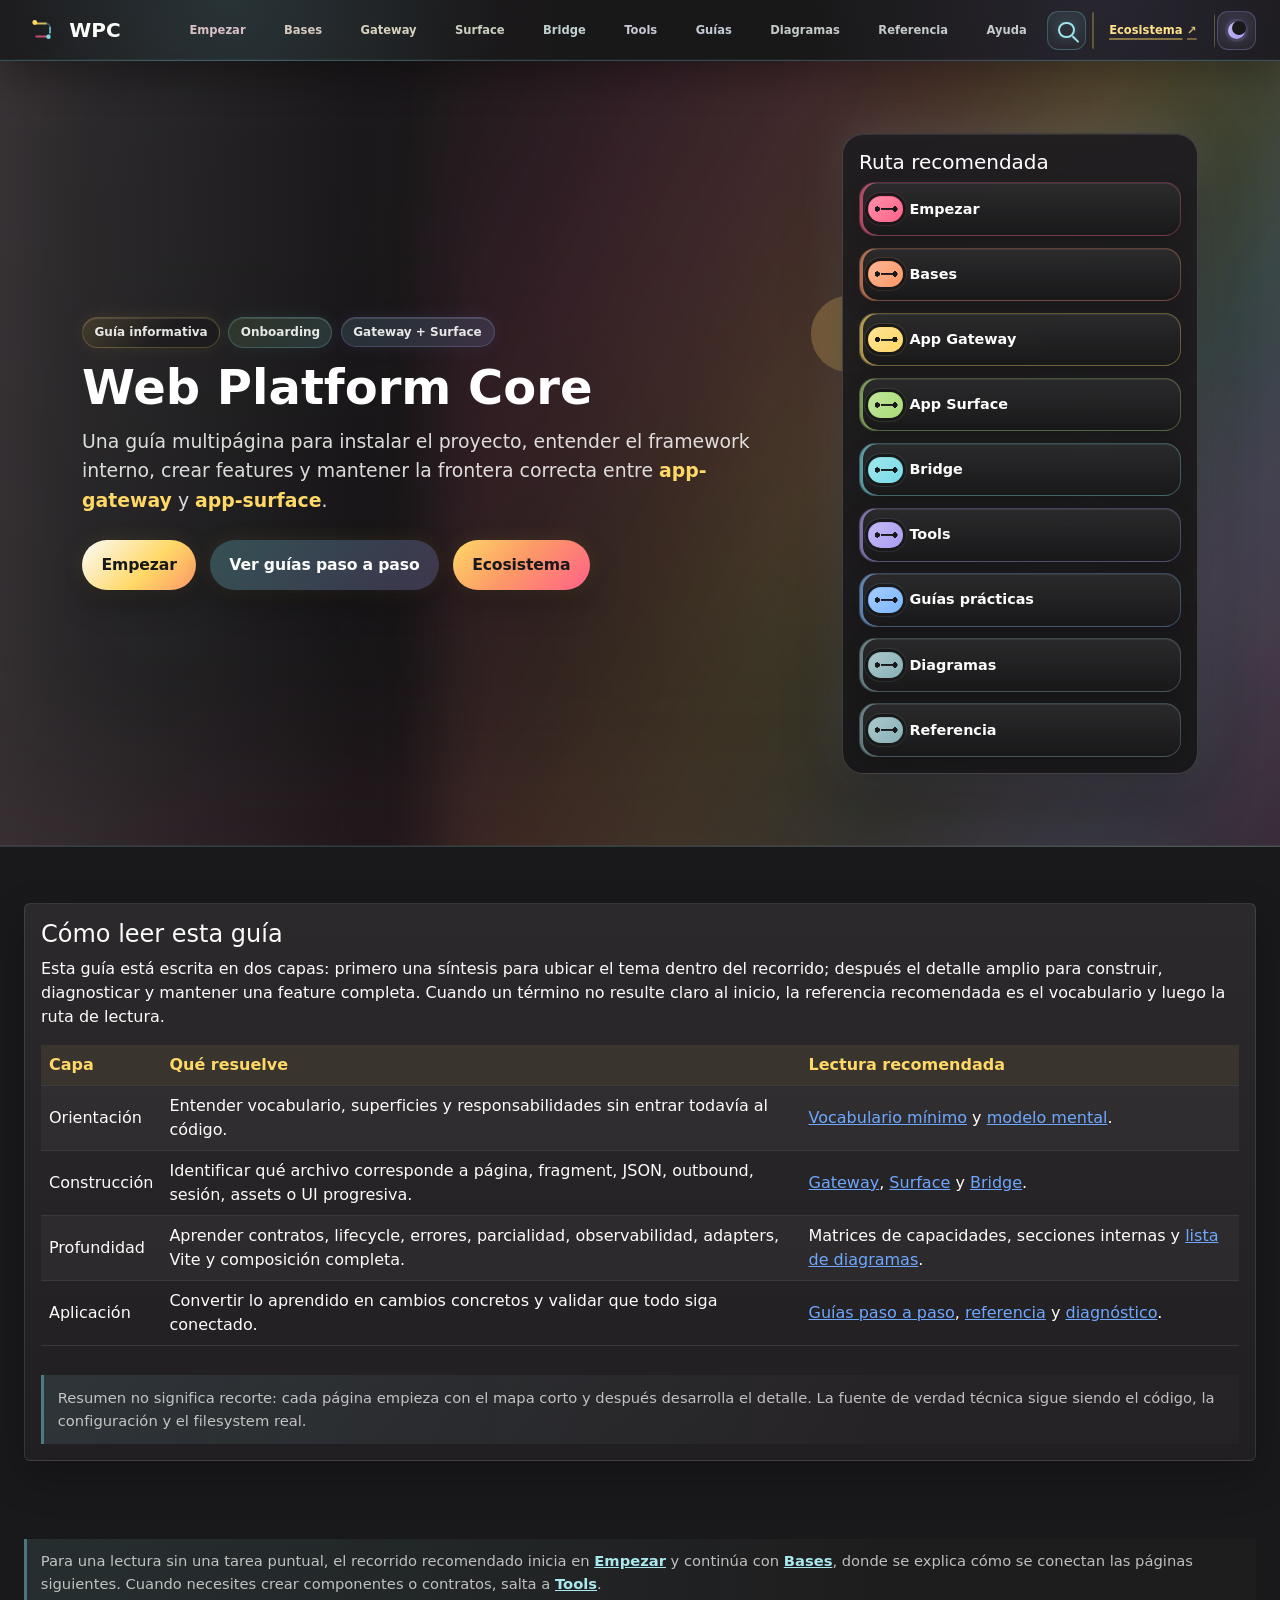
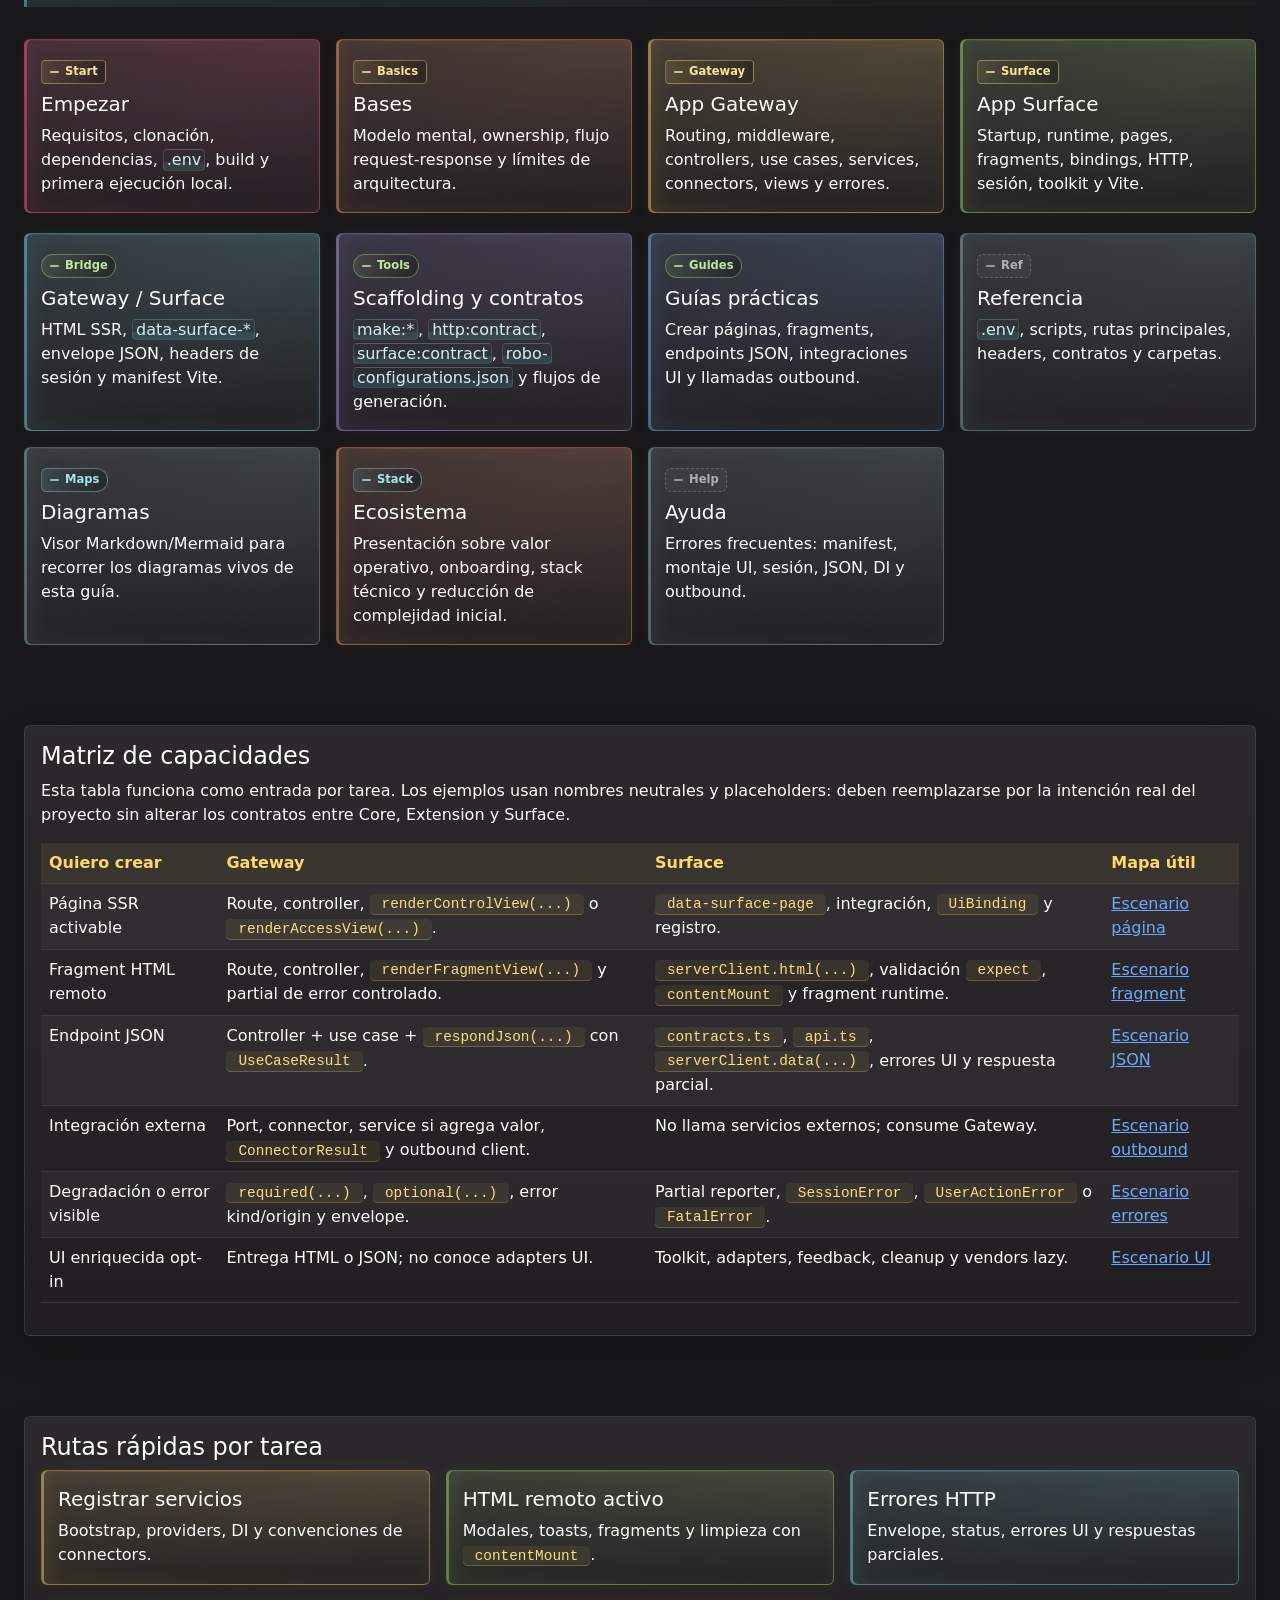
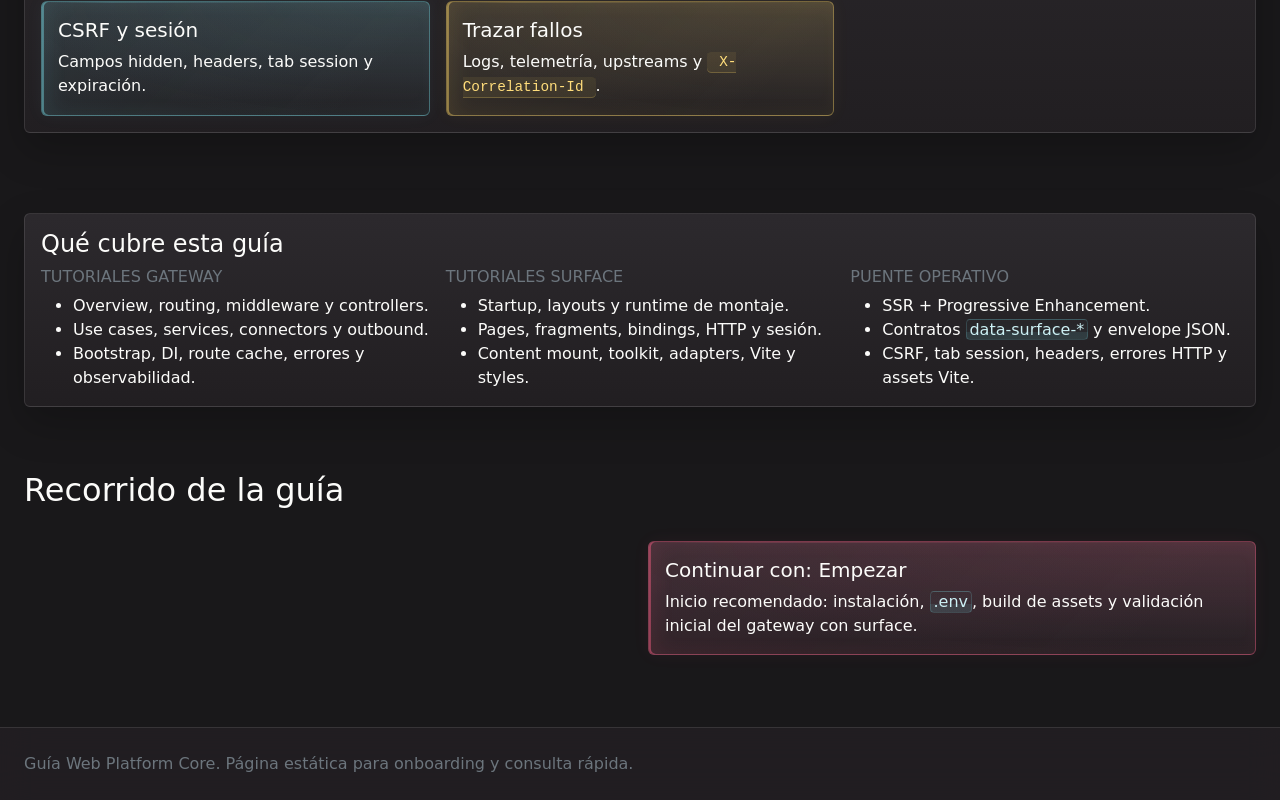
==== guide/index.html @ 5a06deef "pr1m3r c0mm1t" ====
<!doctype html>
<html lang="es" data-bs-theme="dark">
  <head>
    <meta charset="utf-8" />
    <meta name="viewport" content="width=device-width, initial-scale=1" />
    <title>Web Platform Core Guía</title>
    <link
      rel="icon"
      type="image/svg+xml"
      href="assets/img/web-platform-core.svg"
    />
    <meta
      name="description"
      content="Hub de documentación estática para instalar, entender y usar Web Platform Core."
    />
    <script src="assets/js/theme.js"></script>
    <link href="assets/lib/css/bootstrap.min.css" rel="stylesheet" />
    <link href="assets/css/guide.css" rel="stylesheet" />
  </head>

  <body class="guide-page--index">
    <nav class="navbar navbar-expand-xl bg-white border-bottom sticky-top">
      <div class="container-fluid px-3 px-lg-4">
        <a class="navbar-brand fw-bold" href="index.html">
          <img
            class="navbar-brand__logo"
            src="assets/img/web-platform-core.svg"
            alt=""
            aria-hidden="true"
          />
          <span class="navbar-brand__text">WPC</span>
        </a>
        <button
          class="navbar-toggler"
          type="button"
          data-bs-toggle="collapse"
          data-bs-target="#guide-navbar"
          aria-controls="guide-navbar"
          aria-expanded="false"
          aria-label="Abrir navegación"
        >
          <span class="navbar-toggler-icon"></span>
        </button>

        <div id="guide-navbar" class="collapse navbar-collapse">
          <ul class="navbar-nav ms-auto mb-2 mb-lg-0" data-guide-nav>
            <li class="nav-item">
              <a class="nav-link" href="getting-started.html">Empezar</a>
            </li>
            <li class="nav-item">
              <a class="nav-link" href="fundamentals.html">Bases</a>
            </li>
            <li class="nav-item">
              <a class="nav-link" href="app-gateway.html">Gateway</a>
            </li>
            <li class="nav-item">
              <a class="nav-link" href="app-surface.html">Surface</a>
            </li>
            <li class="nav-item">
              <a class="nav-link" href="bridge.html">Bridge</a>
            </li>
            <li class="nav-item">
              <a class="nav-link" href="tools.html">Tools</a>
            </li>
            <li class="nav-item">
              <a class="nav-link" href="recipes.html">Guías</a>
            </li>
            <li class="nav-item">
              <a class="nav-link" href="diagrams.html">Diagramas</a>
            </li>
            <li class="nav-item">
              <a class="nav-link" href="reference.html">Referencia</a>
            </li>
            <li class="nav-item">
              <a class="nav-link" href="troubleshooting.html">Ayuda</a>
            </li>
            <li class="nav-item">
              <a
                class="nav-link guide-nav-link--ecosystem"
                target="_blank"
                rel="noopener"
                href="bondades.html"
                >Ecosistema</a
              >
            </li>
          </ul>
        </div>
      </div>
    </nav>

    <header class="guide-hero text-white py-5">
      <div class="container py-4">
        <div class="row align-items-center g-4">
          <div class="col-lg-8">
            <div class="d-flex flex-wrap gap-2 mb-3">
              <span class="badge text-bg-light">Guía informativa</span>
              <span class="badge text-bg-light">Onboarding</span>
              <span class="badge text-bg-light">Gateway + Surface</span>
            </div>
            <h1 class="display-5 fw-bold mb-3">Web Platform Core</h1>
            <p class="lead mb-4">
              Una guía multipágina para instalar el proyecto, entender el
              framework interno, crear features y mantener la frontera correcta
              entre `app-gateway` y `app-surface`.
            </p>
            <div
              class="d-flex flex-wrap align-items-center gap-3 guide-hero-actions"
            >
              <a
                class="btn btn-lg guide-action-btn guide-action-btn--start"
                href="getting-started.html"
              >
                Empezar
              </a>

              <a
                class="btn btn-lg guide-action-btn guide-action-btn--guides"
                href="recipes.html"
              >
                Ver guías paso a paso
              </a>

              <a
                class="btn btn-lg guide-action-btn guide-action-btn--impact"
                target="_blank"
                rel="noopener"
                href="bondades.html"
              >
                Ecosistema
              </a>
            </div>
          </div>
          <div class="col-lg-4">
            <div class="card bg-dark border-light-subtle text-white shadow">
              <div class="card-body">
                <h2 class="h5">Ruta recomendada</h2>
                <ol class="flow-rail flow-rail--spectrum">
                  <li>
                    <a href="getting-started.html" rel="noopener">Empezar</a>
                  </li>
                  <li>
                    <a href="fundamentals.html" rel="noopener">Bases</a>
                  </li>
                  <li>
                    <a href="app-gateway.html" rel="noopener">App Gateway</a>
                  </li>
                  <li>
                    <a href="app-surface.html" rel="noopener">App Surface</a>
                  </li>
                  <li>
                    <a href="bridge.html" rel="noopener">Bridge</a>
                  </li>
                  <li>
                    <a href="tools.html" rel="noopener">Tools</a>
                  </li>
                  <li>
                    <a href="recipes.html" rel="noopener">Guías prácticas</a>
                  </li>
                  <li>
                    <a href="diagrams.html" rel="noopener">Diagramas</a>
                  </li>
                  <li>
                    <a href="reference.html" rel="noopener">Referencia</a>
                  </li>
                </ol>
              </div>
            </div>
          </div>
        </div>
      </div>
    </header>

    <main class="container-fluid px-3 px-lg-4 py-4">
      <section class="guide-section">
        <div class="card border-0 shadow-sm">
          <div class="card-body">
            <h2 class="h4">Cómo leer esta guía</h2>
            <p>
              Esta guía está escrita en dos capas: primero una síntesis para
              ubicar el tema dentro del recorrido; después el detalle amplio
              para construir, diagnosticar y mantener una feature completa.
              Cuando un término no resulte claro al inicio, la referencia
              recomendada es el vocabulario y luego la ruta de lectura.
            </p>
            <div class="table-responsive">
              <table class="table table-striped table-guide align-middle">
                <thead>
                  <tr>
                    <th>Capa</th>
                    <th>Qué resuelve</th>
                    <th>Lectura recomendada</th>
                  </tr>
                </thead>
                <tbody>
                  <tr>
                    <td>Orientación</td>
                    <td>
                      Entender vocabulario, superficies y responsabilidades sin
                      entrar todavía al código.
                    </td>
                    <td>
                      <a href="fundamentals.html#vocabulary"
                        >Vocabulario mínimo</a
                      >
                      y
                      <a href="fundamentals.html#mental-model">modelo mental</a
                      >.
                    </td>
                  </tr>
                  <tr>
                    <td>Construcción</td>
                    <td>
                      Identificar qué archivo corresponde a página, fragment,
                      JSON, outbound, sesión, assets o UI progresiva.
                    </td>
                    <td>
                      <a href="app-gateway.html#gateway-first-read">Gateway</a>,
                      <a href="app-surface.html#surface-first-read">Surface</a>
                      y <a href="bridge.html#bridge-first-read">Bridge</a>.
                    </td>
                  </tr>
                  <tr>
                    <td>Profundidad</td>
                    <td>
                      Aprender contratos, lifecycle, errores, parcialidad,
                      observabilidad, adapters, Vite y composición completa.
                    </td>
                    <td>
                      Matrices de capacidades, secciones internas y
                      <a href="diagrams.html#diagram-list">lista de diagramas</a
                      >.
                    </td>
                  </tr>
                  <tr>
                    <td>Aplicación</td>
                    <td>
                      Convertir lo aprendido en cambios concretos y validar que
                      todo siga conectado.
                    </td>
                    <td>
                      <a href="recipes.html#how-to-use">Guías paso a paso</a>,
                      <a href="reference.html#how-to-use">referencia</a> y
                      <a href="troubleshooting.html#diagnostic-method"
                        >diagnóstico</a
                      >.
                    </td>
                  </tr>
                </tbody>
              </table>
            </div>
            <p class="guide-crosslink">
              <em>
                Resumen no significa recorte: cada página empieza con el mapa
                corto y después desarrolla el detalle. La fuente de verdad
                técnica sigue siendo el código, la configuración y el filesystem
                real.
              </em>
            </p>
          </div>
        </div>
      </section>

      <section class="guide-section">
        <p class="guide-crosslink">
          <em>
            Para una lectura sin una tarea puntual, el recorrido recomendado
            inicia en <a href="getting-started.html">Empezar</a> y continúa con
            <a href="fundamentals.html">Bases</a>, donde se explica cómo se
            conectan las páginas siguientes. Cuando necesites crear componentes
            o contratos, salta a <a href="tools.html">Tools</a>.
          </em>
        </p>
        <div class="row g-3">
          <div class="col-md-6 col-xl-3">
            <a class="guide-card-link" href="getting-started.html">
              <div class="card h-100 concept-card">
                <div class="card-body">
                  <span class="badge text-bg-primary mb-2">Start</span>
                  <h2 class="h5">Empezar</h2>
                  <p class="mb-0">
                    Requisitos, clonación, dependencias, `.env`, build y primera
                    ejecución local.
                  </p>
                </div>
              </div>
            </a>
          </div>
          <div class="col-md-6 col-xl-3">
            <a class="guide-card-link" href="fundamentals.html">
              <div class="card h-100 concept-card">
                <div class="card-body">
                  <span class="badge text-bg-primary mb-2">Basics</span>
                  <h2 class="h5">Bases</h2>
                  <p class="mb-0">
                    Modelo mental, ownership, flujo request-response y límites
                    de arquitectura.
                  </p>
                </div>
              </div>
            </a>
          </div>
          <div class="col-md-6 col-xl-3">
            <a class="guide-card-link" href="app-gateway.html">
              <div class="card h-100 concept-card">
                <div class="card-body">
                  <span class="badge text-bg-primary mb-2">Gateway</span>
                  <h2 class="h5">App Gateway</h2>
                  <p class="mb-0">
                    Routing, middleware, controllers, use cases, services,
                    connectors, views y errores.
                  </p>
                </div>
              </div>
            </a>
          </div>
          <div class="col-md-6 col-xl-3">
            <a class="guide-card-link" href="app-surface.html">
              <div class="card h-100 concept-card">
                <div class="card-body">
                  <span class="badge text-bg-primary mb-2">Surface</span>
                  <h2 class="h5">App Surface</h2>
                  <p class="mb-0">
                    Startup, runtime, pages, fragments, bindings, HTTP, sesión,
                    toolkit y Vite.
                  </p>
                </div>
              </div>
            </a>
          </div>
        </div>

        <div class="row g-3 mt-1">
          <div class="col-md-6 col-xl-3">
            <a class="guide-card-link" href="bridge.html">
              <div class="card h-100 concept-card">
                <div class="card-body">
                  <span class="badge text-bg-success mb-2">Bridge</span>
                  <h2 class="h5">Gateway / Surface</h2>
                  <p class="mb-0">
                    HTML SSR, `data-surface-*`, envelope JSON, headers de sesión
                    y manifest Vite.
                  </p>
                </div>
              </div>
            </a>
          </div>
          <div class="col-md-6 col-xl-3">
            <a class="guide-card-link" href="tools.html">
              <div class="card h-100 concept-card">
                <div class="card-body">
                  <span class="badge text-bg-success mb-2">Tools</span>
                  <h2 class="h5">Scaffolding y contratos</h2>
                  <p class="mb-0">
                    `make:*`, `http:contract`, `surface:contract`,
                    `robo-configurations.json` y flujos de generación.
                  </p>
                </div>
              </div>
            </a>
          </div>
          <div class="col-md-6 col-xl-3">
            <a class="guide-card-link" href="recipes.html">
              <div class="card h-100 concept-card">
                <div class="card-body">
                  <span class="badge text-bg-success mb-2">Guides</span>
                  <h2 class="h5">Guías prácticas</h2>
                  <p class="mb-0">
                    Crear páginas, fragments, endpoints JSON, integraciones UI y
                    llamadas outbound.
                  </p>
                </div>
              </div>
            </a>
          </div>
          <div class="col-md-6 col-xl-3">
            <a class="guide-card-link" href="reference.html">
              <div class="card h-100 concept-card">
                <div class="card-body">
                  <span class="badge text-bg-secondary mb-2">Ref</span>
                  <h2 class="h5">Referencia</h2>
                  <p class="mb-0">
                    `.env`, scripts, rutas principales, headers, contratos y
                    carpetas.
                  </p>
                </div>
              </div>
            </a>
          </div>
          <div class="col-md-6 col-xl-3">
            <a class="guide-card-link" href="diagrams.html">
              <div class="card h-100 concept-card">
                <div class="card-body">
                  <span class="badge text-bg-info mb-2">Maps</span>
                  <h2 class="h5">Diagramas</h2>
                  <p class="mb-0">
                    Visor Markdown/Mermaid para recorrer los diagramas vivos de
                    esta guía.
                  </p>
                </div>
              </div>
            </a>
          </div>
          <div class="col-md-6 col-xl-3">
            <a class="guide-card-link" href="bondades.html">
              <div class="card h-100 concept-card">
                <div class="card-body">
                  <span class="badge text-bg-info mb-2">Stack</span>
                  <h2 class="h5">Ecosistema</h2>
                  <p class="mb-0">
                    Presentación sobre valor operativo, onboarding, stack
                    técnico y reducción de complejidad inicial.
                  </p>
                </div>
              </div>
            </a>
          </div>
          <div class="col-md-6 col-xl-3">
            <a class="guide-card-link" href="troubleshooting.html">
              <div class="card h-100 concept-card">
                <div class="card-body">
                  <span class="badge text-bg-secondary mb-2">Help</span>
                  <h2 class="h5">Ayuda</h2>
                  <p class="mb-0">
                    Errores frecuentes: manifest, montaje UI, sesión, JSON, DI y
                    outbound.
                  </p>
                </div>
              </div>
            </a>
          </div>
        </div>
      </section>

      <section class="guide-section">
        <div class="card border-0 shadow-sm">
          <div class="card-body">
            <h2 class="h4">Matriz de capacidades</h2>
            <p>
              Esta tabla funciona como entrada por tarea. Los ejemplos usan
              nombres neutrales y placeholders: deben reemplazarse por la
              intención real del proyecto sin alterar los contratos entre Core,
              Extension y Surface.
            </p>
            <div class="table-responsive">
              <table class="table table-striped table-guide">
                <thead>
                  <tr>
                    <th>Quiero crear</th>
                    <th>Gateway</th>
                    <th>Surface</th>
                    <th>Mapa útil</th>
                  </tr>
                </thead>
                <tbody>
                  <tr>
                    <td>Página SSR activable</td>
                    <td>
                      Route, controller, <code>renderControlView(...)</code> o
                      <code>renderAccessView(...)</code>.
                    </td>
                    <td>
                      <code>data-surface-page</code>, integración,
                      <code>UiBinding</code> y registro.
                    </td>
                    <td>
                      <a
                        href="diagrams.html#diagram-bridge-ssr-progressive-enhancement"
                        >Escenario página</a
                      >
                    </td>
                  </tr>
                  <tr>
                    <td>Fragment HTML remoto</td>
                    <td>
                      Route, controller, <code>renderFragmentView(...)</code> y
                      partial de error controlado.
                    </td>
                    <td>
                      <code>serverClient.html(...)</code>, validación
                      <code>expect</code>, <code>contentMount</code>
                      y fragment runtime.
                    </td>
                    <td>
                      <a
                        href="diagrams.html#diagram-bridge-fragments-dynamic-content"
                        >Escenario fragment</a
                      >
                    </td>
                  </tr>
                  <tr>
                    <td>Endpoint JSON</td>
                    <td>
                      Controller + use case + <code>respondJson(...)</code> con
                      <code>UseCaseResult</code>.
                    </td>
                    <td>
                      <code>contracts.ts</code>, <code>api.ts</code>,
                      <code>serverClient.data(...)</code>, errores UI y
                      respuesta parcial.
                    </td>
                    <td>
                      <a
                        href="diagrams.html#diagram-bridge-json-session-assets-contracts"
                        >Escenario JSON</a
                      >
                    </td>
                  </tr>
                  <tr>
                    <td>Integración externa</td>
                    <td>
                      Port, connector, service si agrega valor,
                      <code>ConnectorResult</code> y outbound client.
                    </td>
                    <td>No llama servicios externos; consume Gateway.</td>
                    <td>
                      <a
                        href="diagrams.html#diagram-gateway-outbound-services-connectors"
                        >Escenario outbound</a
                      >
                    </td>
                  </tr>
                  <tr>
                    <td>Degradación o error visible</td>
                    <td>
                      <code>required(...)</code>, <code>optional(...)</code>,
                      error kind/origin y envelope.
                    </td>
                    <td>
                      Partial reporter, <code>SessionError</code>,
                      <code>UserActionError</code> o <code>FatalError</code>.
                    </td>
                    <td>
                      <a
                        href="diagrams.html#diagram-gateway-usecases-results-errors"
                        >Escenario errores</a
                      >
                    </td>
                  </tr>
                  <tr>
                    <td>UI enriquecida opt-in</td>
                    <td>Entrega HTML o JSON; no conoce adapters UI.</td>
                    <td>
                      Toolkit, adapters, feedback, cleanup y vendors lazy.
                    </td>
                    <td>
                      <a
                        href="diagrams.html#diagram-surface-workspace-toolkit-adapters"
                        >Escenario UI</a
                      >
                    </td>
                  </tr>
                </tbody>
              </table>
            </div>
          </div>
        </div>
      </section>

      <section class="guide-section">
        <div class="card border-0 shadow-sm">
          <div class="card-body">
            <h2 class="h4">Rutas rápidas por tarea</h2>
            <div class="row g-3">
              <div class="col-md-6 col-xl-4">
                <a class="guide-card-link" href="app-gateway.html#bootstrap-di">
                  <div class="card h-100 concept-card">
                    <div class="card-body">
                      <h3 class="h5">Registrar servicios</h3>
                      <p class="mb-0">
                        Bootstrap, providers, DI y convenciones de connectors.
                      </p>
                    </div>
                  </div>
                </a>
              </div>
              <div class="col-md-6 col-xl-4">
                <a
                  class="guide-card-link"
                  href="app-surface.html#content-mount"
                >
                  <div class="card h-100 concept-card">
                    <div class="card-body">
                      <h3 class="h5">HTML remoto activo</h3>
                      <p class="mb-0">
                        Modales, toasts, fragments y limpieza con
                        <code>contentMount</code>.
                      </p>
                    </div>
                  </div>
                </a>
              </div>
              <div class="col-md-6 col-xl-4">
                <a class="guide-card-link" href="bridge.html#error-contracts">
                  <div class="card h-100 concept-card">
                    <div class="card-body">
                      <h3 class="h5">Errores HTTP</h3>
                      <p class="mb-0">
                        Envelope, status, errores UI y respuestas parciales.
                      </p>
                    </div>
                  </div>
                </a>
              </div>
              <div class="col-md-6 col-xl-4">
                <a class="guide-card-link" href="bridge.html#security">
                  <div class="card h-100 concept-card">
                    <div class="card-body">
                      <h3 class="h5">CSRF y sesión</h3>
                      <p class="mb-0">
                        Campos hidden, headers, tab session y expiración.
                      </p>
                    </div>
                  </div>
                </a>
              </div>
              <div class="col-md-6 col-xl-4">
                <a
                  class="guide-card-link"
                  href="app-gateway.html#observability"
                >
                  <div class="card h-100 concept-card">
                    <div class="card-body">
                      <h3 class="h5">Trazar fallos</h3>
                      <p class="mb-0">
                        Logs, telemetría, upstreams y
                        <code>X-Correlation-Id</code>.
                      </p>
                    </div>
                  </div>
                </a>
              </div>
            </div>
          </div>
        </div>
      </section>

      <section class="guide-section">
        <div class="card border-0 shadow-sm">
          <div class="card-body">
            <h2 class="h4">Qué cubre esta guía</h2>
            <div class="row g-3">
              <div class="col-lg-4">
                <h3 class="h6 text-uppercase text-secondary">
                  Tutoriales gateway
                </h3>
                <ul class="mb-0">
                  <li>Overview, routing, middleware y controllers.</li>
                  <li>Use cases, services, connectors y outbound.</li>
                  <li>Bootstrap, DI, route cache, errores y observabilidad.</li>
                </ul>
              </div>
              <div class="col-lg-4">
                <h3 class="h6 text-uppercase text-secondary">
                  Tutoriales surface
                </h3>
                <ul class="mb-0">
                  <li>Startup, layouts y runtime de montaje.</li>
                  <li>Pages, fragments, bindings, HTTP y sesión.</li>
                  <li>Content mount, toolkit, adapters, Vite y styles.</li>
                </ul>
              </div>
              <div class="col-lg-4">
                <h3 class="h6 text-uppercase text-secondary">
                  Puente operativo
                </h3>
                <ul class="mb-0">
                  <li>SSR + Progressive Enhancement.</li>
                  <li>Contratos `data-surface-*` y envelope JSON.</li>
                  <li>
                    CSRF, tab session, headers, errores HTTP y assets Vite.
                  </li>
                </ul>
              </div>
            </div>
          </div>
        </div>
      </section>

      <section id="next" class="guide-section">
        <h2>Recorrido de la guía</h2>
        <div class="row g-3">
          <div class="col-md-6 ms-md-auto">
            <a class="guide-card-link" href="getting-started.html">
              <div class="card h-100 concept-card">
                <div class="card-body">
                  <h3 class="h5">Continuar con: Empezar</h3>
                  <p class="mb-0">
                    Inicio recomendado: instalación, `.env`, build de assets y
                    validación inicial del gateway con surface.
                  </p>
                </div>
              </div>
            </a>
          </div>
        </div>
      </section>
    </main>

    <footer class="border-top bg-white py-4">
      <div class="container-fluid px-3 px-lg-4">
        <p class="mb-0 text-secondary">
          Guía Web Platform Core. Página estática para onboarding y consulta
          rápida.
        </p>
      </div>
    </footer>

    <script src="assets/lib/js/bootstrap.bundle.min.js"></script>
    <script src="assets/js/guide.js"></script>
  </body>
</html>
---- guide/assets/css/guide.css ----
@import url("./guide/foundation-nav.css");
@import url("./guide/hero-sidebar.css");
@import url("./guide/cards-code-rails.css");
@import url("./guide/process-guided.css");
@import url("./guide/tables-diagrams.css");
@import url("./guide/responsive-layout.css");
@import url("./guide/actions-search-theme.css");
@import url("./guide/light-mode.css");
@import url("./guide/responsive-overrides.css");
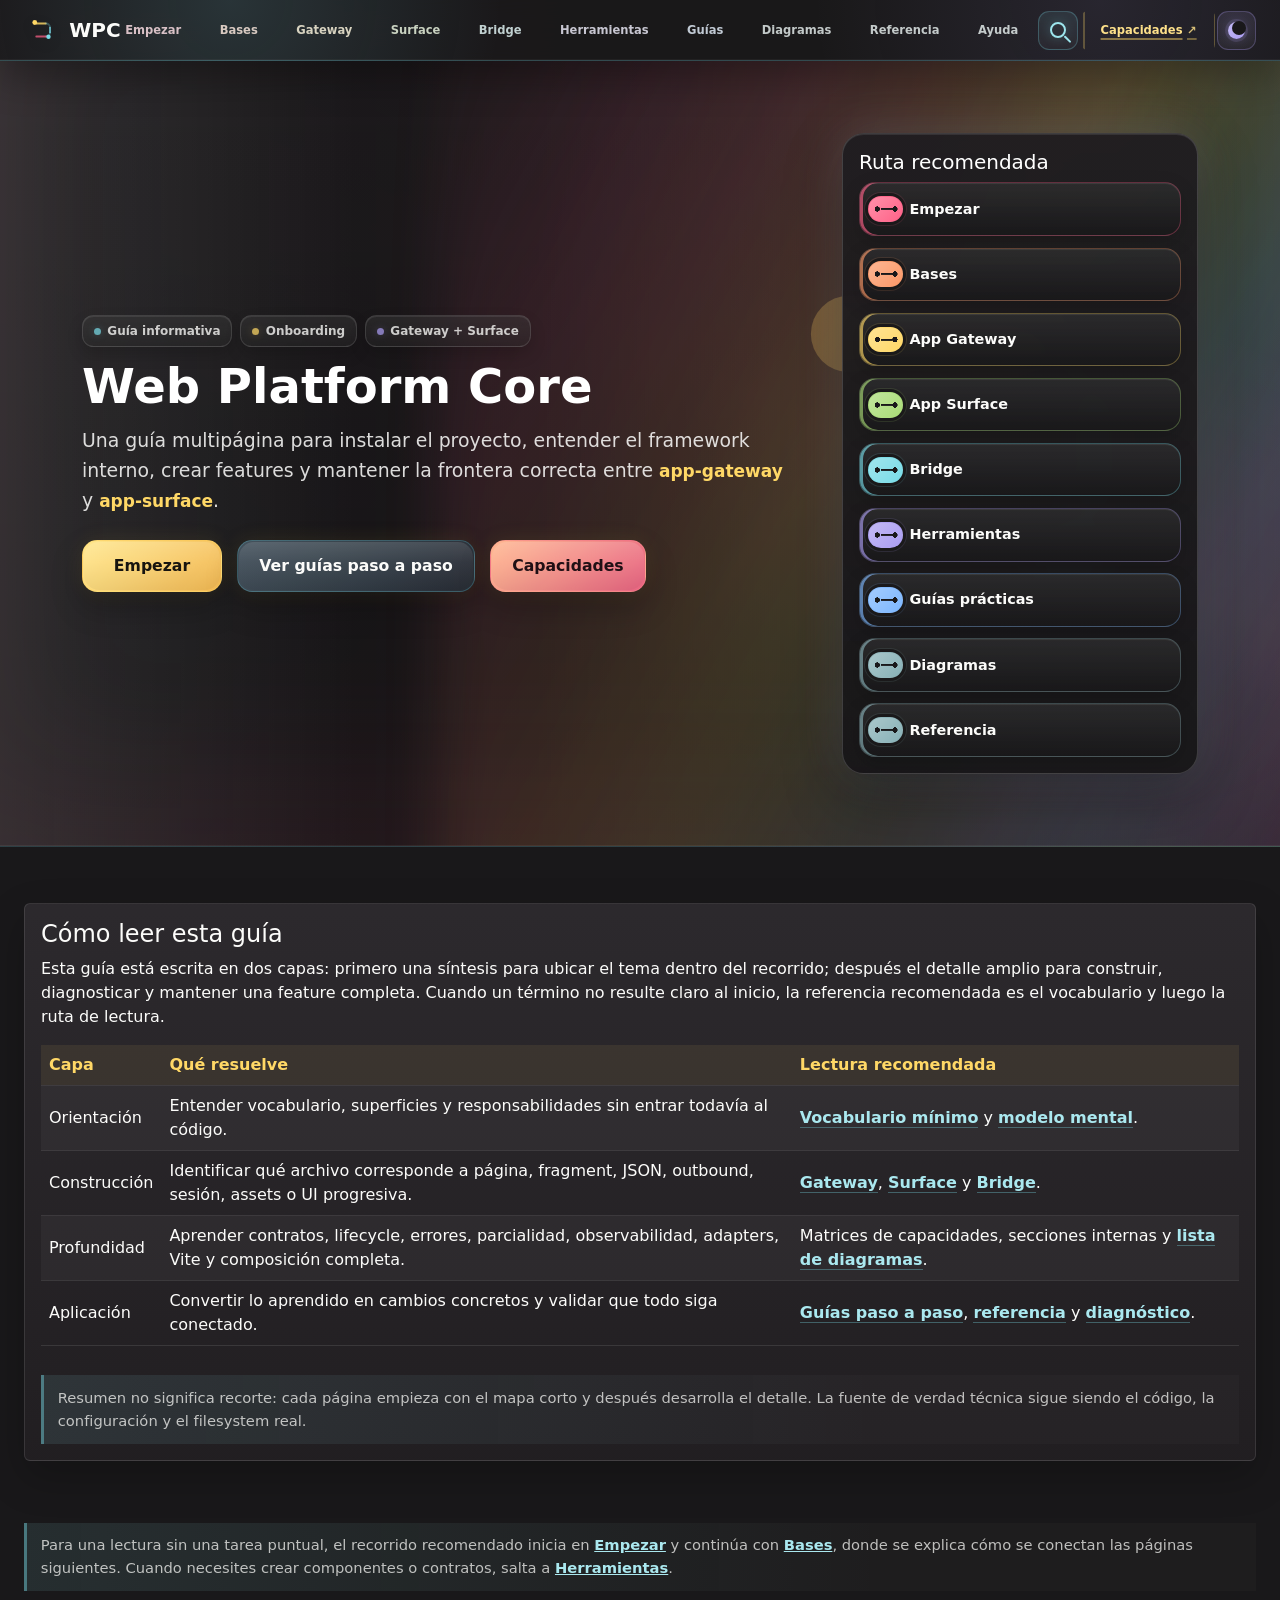
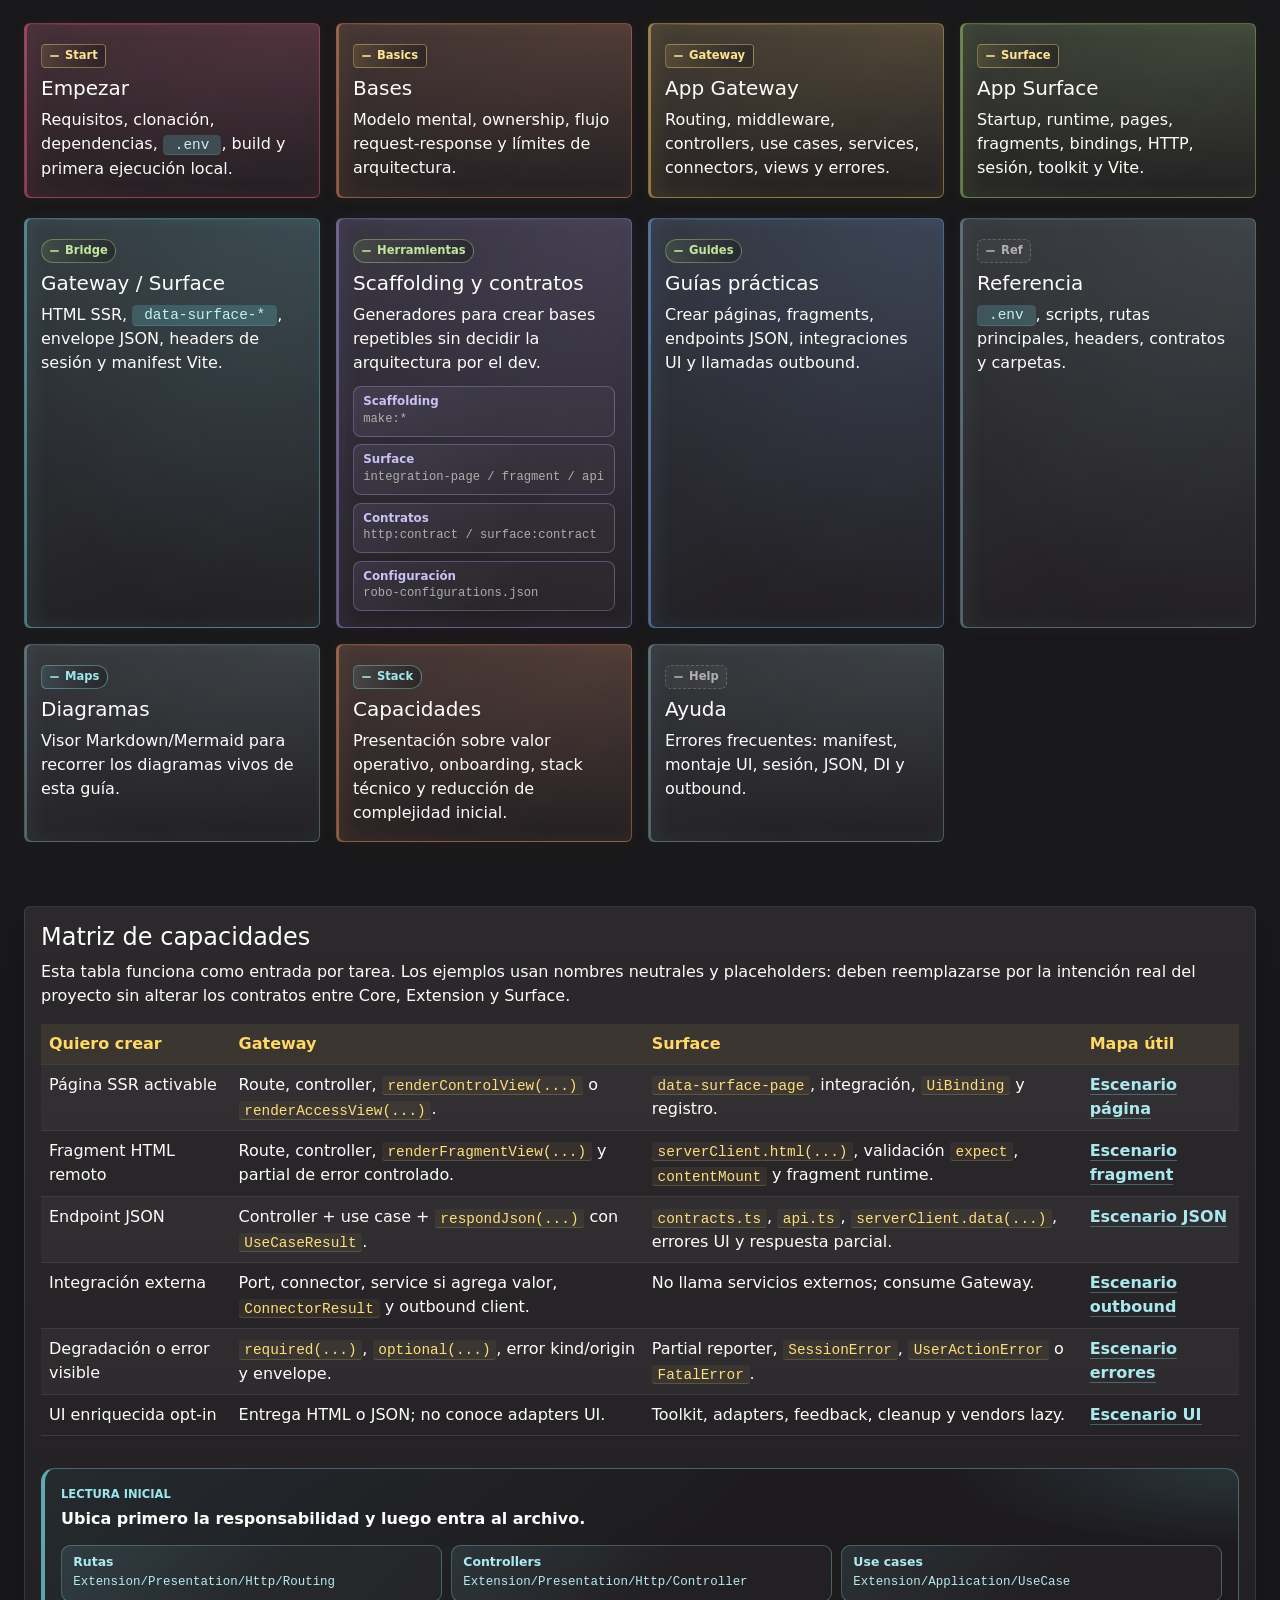
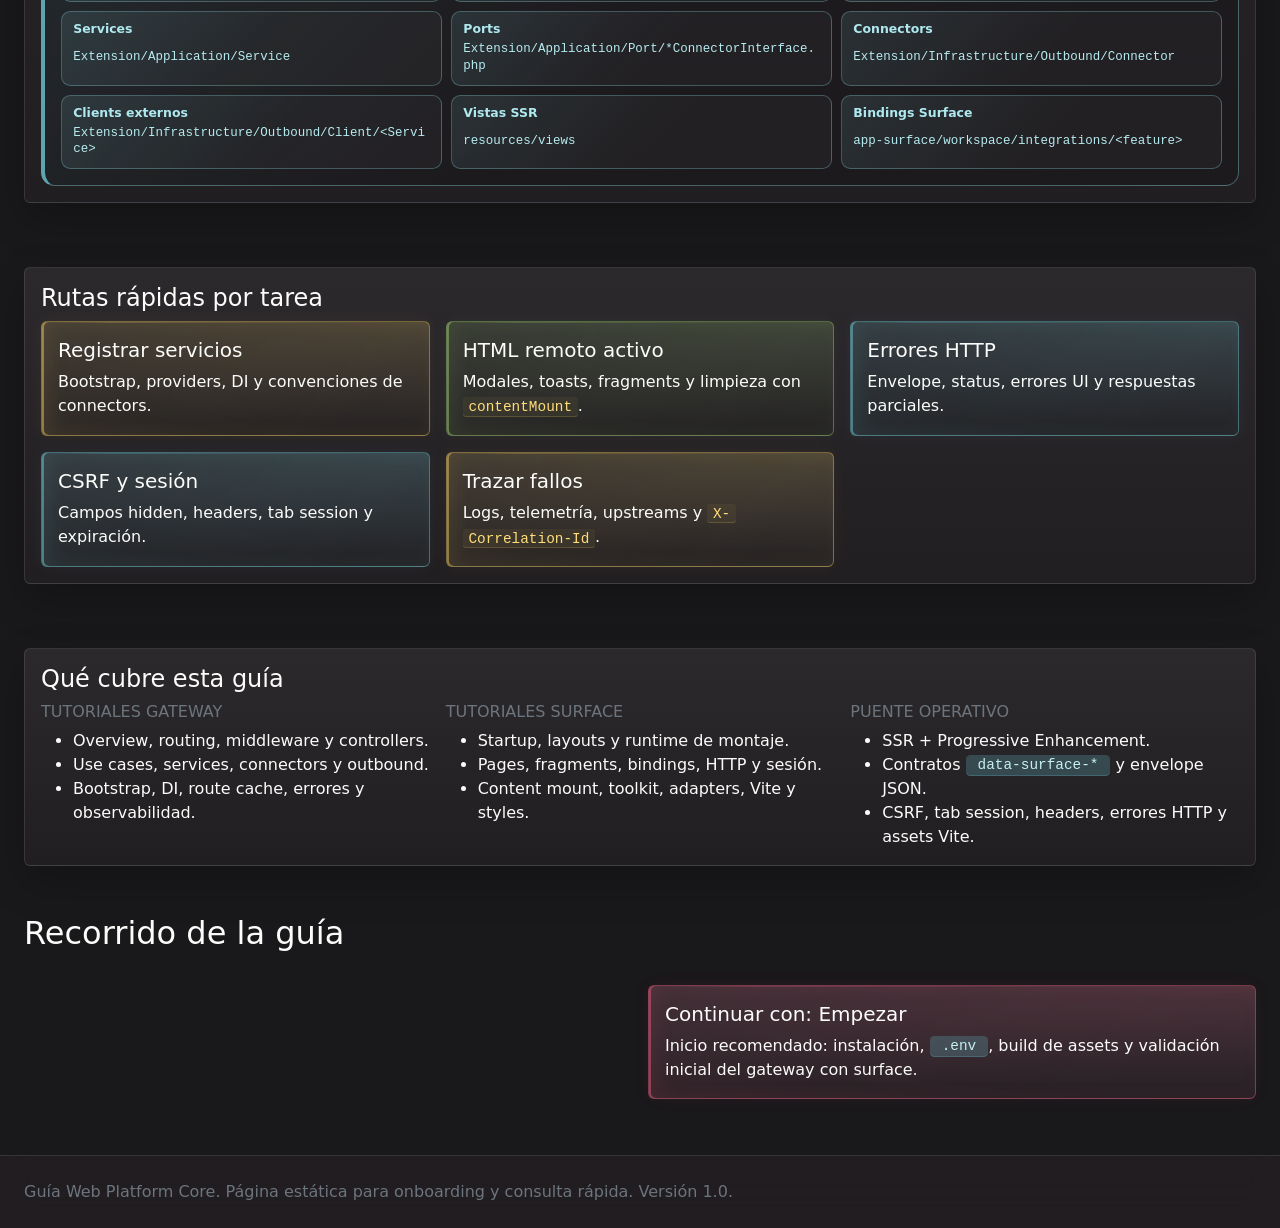
==== commit b433f238: "raro" ====
--- a/guide/index.html
+++ b/guide/index.html
@@ -60,7 +60,7 @@
               <a class="nav-link" href="bridge.html">Bridge</a>
             </li>
             <li class="nav-item">
-              <a class="nav-link" href="tools.html">Tools</a>
+              <a class="nav-link" href="tools.html">Herramientas</a>
             </li>
             <li class="nav-item">
               <a class="nav-link" href="recipes.html">Guías</a>
@@ -79,8 +79,8 @@
                 class="nav-link guide-nav-link--ecosystem"
                 target="_blank"
                 rel="noopener"
-                href="bondades.html"
-                >Ecosistema</a
+                href="pillars-capabilities.html"
+                >Capacidades</a
               >
             </li>
           </ul>
@@ -92,7 +92,7 @@
       <div class="container py-4">
         <div class="row align-items-center g-4">
           <div class="col-lg-8">
-            <div class="d-flex flex-wrap gap-2 mb-3">
+            <div class="d-flex flex-wrap gap-2 mb-3 guide-hero-badges">
               <span class="badge text-bg-light">Guía informativa</span>
               <span class="badge text-bg-light">Onboarding</span>
               <span class="badge text-bg-light">Gateway + Surface</span>
@@ -124,9 +124,9 @@
                 class="btn btn-lg guide-action-btn guide-action-btn--impact"
                 target="_blank"
                 rel="noopener"
-                href="bondades.html"
+                href="pillars-capabilities.html"
               >
-                Ecosistema
+                Capacidades
               </a>
             </div>
           </div>
@@ -151,7 +151,7 @@
                     <a href="bridge.html" rel="noopener">Bridge</a>
                   </li>
                   <li>
-                    <a href="tools.html" rel="noopener">Tools</a>
+                    <a href="tools.html" rel="noopener">Herramientas</a>
                   </li>
                   <li>
                     <a href="recipes.html" rel="noopener">Guías prácticas</a>
@@ -267,7 +267,7 @@
             inicia en <a href="getting-started.html">Empezar</a> y continúa con
             <a href="fundamentals.html">Bases</a>, donde se explica cómo se
             conectan las páginas siguientes. Cuando necesites crear componentes
-            o contratos, salta a <a href="tools.html">Tools</a>.
+            o contratos, salta a <a href="tools.html">Herramientas</a>.
           </em>
         </p>
         <div class="row g-3">
@@ -348,12 +348,30 @@
             <a class="guide-card-link" href="tools.html">
               <div class="card h-100 concept-card">
                 <div class="card-body">
-                  <span class="badge text-bg-success mb-2">Tools</span>
+                  <span class="badge text-bg-success mb-2">Herramientas</span>
                   <h2 class="h5">Scaffolding y contratos</h2>
                   <p class="mb-0">
-                    `make:*`, `http:contract`, `surface:contract`,
-                    `robo-configurations.json` y flujos de generación.
-                  </p>
+                    Generadores para crear bases repetibles sin decidir la
+                    arquitectura por el dev.
+                  </p>
+                  <ul class="guide-mini-map">
+                    <li>
+                      <strong>Scaffolding</strong>
+                      <code>make:*</code>
+                    </li>
+                    <li>
+                      <strong>Surface</strong>
+                      <code>integration-page / fragment / api</code>
+                    </li>
+                    <li>
+                      <strong>Contratos</strong>
+                      <code>http:contract / surface:contract</code>
+                    </li>
+                    <li>
+                      <strong>Configuración</strong>
+                      <code>robo-configurations.json</code>
+                    </li>
+                  </ul>
                 </div>
               </div>
             </a>
@@ -401,11 +419,11 @@
             </a>
           </div>
           <div class="col-md-6 col-xl-3">
-            <a class="guide-card-link" href="bondades.html">
+            <a class="guide-card-link" href="pillars-capabilities.html">
               <div class="card h-100 concept-card">
                 <div class="card-body">
                   <span class="badge text-bg-info mb-2">Stack</span>
-                  <h2 class="h5">Ecosistema</h2>
+                  <h2 class="h5">Capacidades</h2>
                   <p class="mb-0">
                     Presentación sobre valor operativo, onboarding, stack
                     técnico y reducción de complejidad inicial.
@@ -551,6 +569,60 @@
                   </tr>
                 </tbody>
               </table>
+            </div>
+            <div
+              class="guide-callout guide-callout--structured p-3 rounded mt-3"
+            >
+              <div class="guide-callout__header">
+                <span class="guide-callout__eyebrow">Lectura inicial</span>
+                <strong class="guide-callout__title">
+                  Ubica primero la responsabilidad y luego entra al archivo.
+                </strong>
+              </div>
+              <ul class="guide-key-grid">
+                <li>
+                  <strong>Rutas</strong>
+                  <code>Extension/Presentation/Http/Routing</code>
+                </li>
+                <li>
+                  <strong>Controllers</strong>
+                  <code>Extension/Presentation/Http/Controller</code>
+                </li>
+                <li>
+                  <strong>Use cases</strong>
+                  <code>Extension/Application/UseCase</code>
+                </li>
+                <li>
+                  <strong>Services</strong>
+                  <code>Extension/Application/Service</code>
+                </li>
+                <li>
+                  <strong>Ports</strong>
+                  <code
+                    >Extension/Application/Port/*ConnectorInterface.php</code
+                  >
+                </li>
+                <li>
+                  <strong>Connectors</strong>
+                  <code>Extension/Infrastructure/Outbound/Connector</code>
+                </li>
+                <li>
+                  <strong>Clients externos</strong>
+                  <code
+                    >Extension/Infrastructure/Outbound/Client/&lt;Service&gt;</code
+                  >
+                </li>
+                <li>
+                  <strong>Vistas SSR</strong>
+                  <code>resources/views</code>
+                </li>
+                <li>
+                  <strong>Bindings Surface</strong>
+                  <code
+                    >app-surface/workspace/integrations/&lt;feature&gt;</code
+                  >
+                </li>
+              </ul>
             </div>
           </div>
         </div>
@@ -700,7 +772,7 @@
       <div class="container-fluid px-3 px-lg-4">
         <p class="mb-0 text-secondary">
           Guía Web Platform Core. Página estática para onboarding y consulta
-          rápida.
+          rápida. Versión 1.0.
         </p>
       </div>
     </footer>
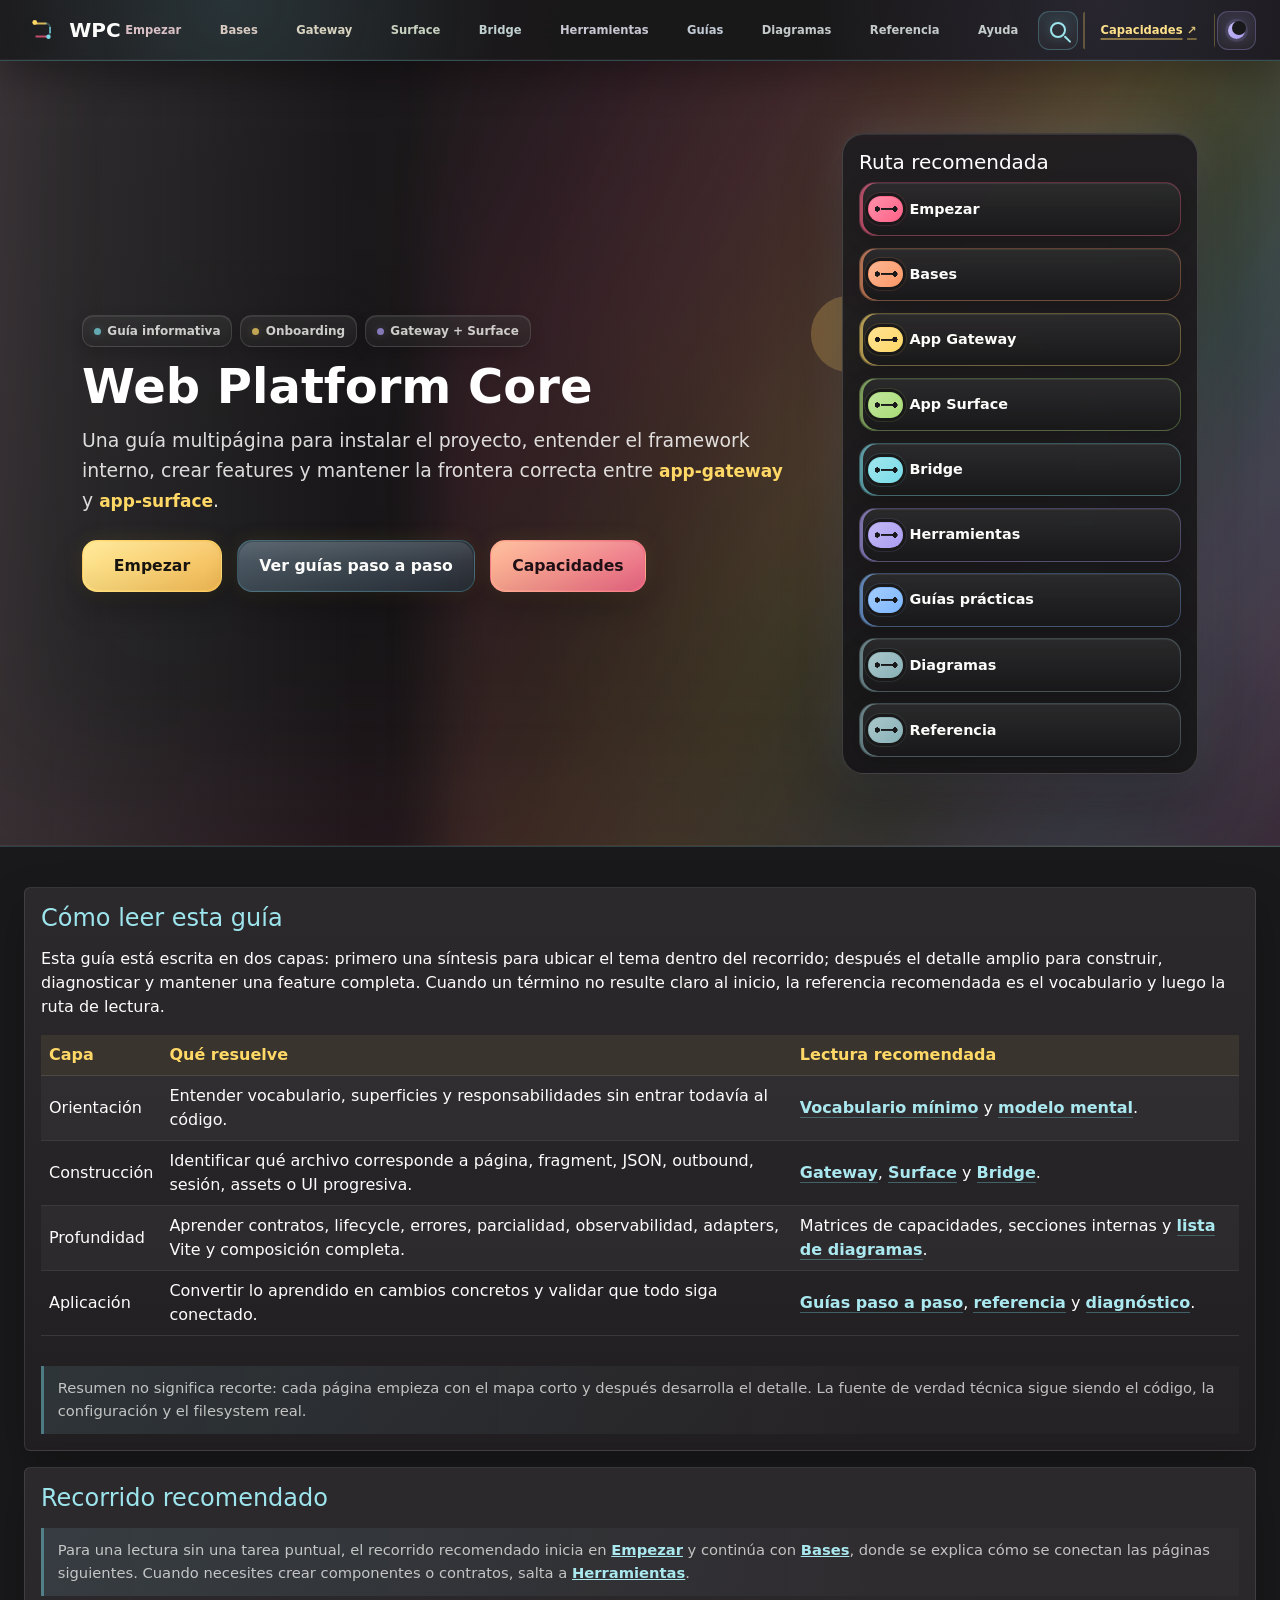
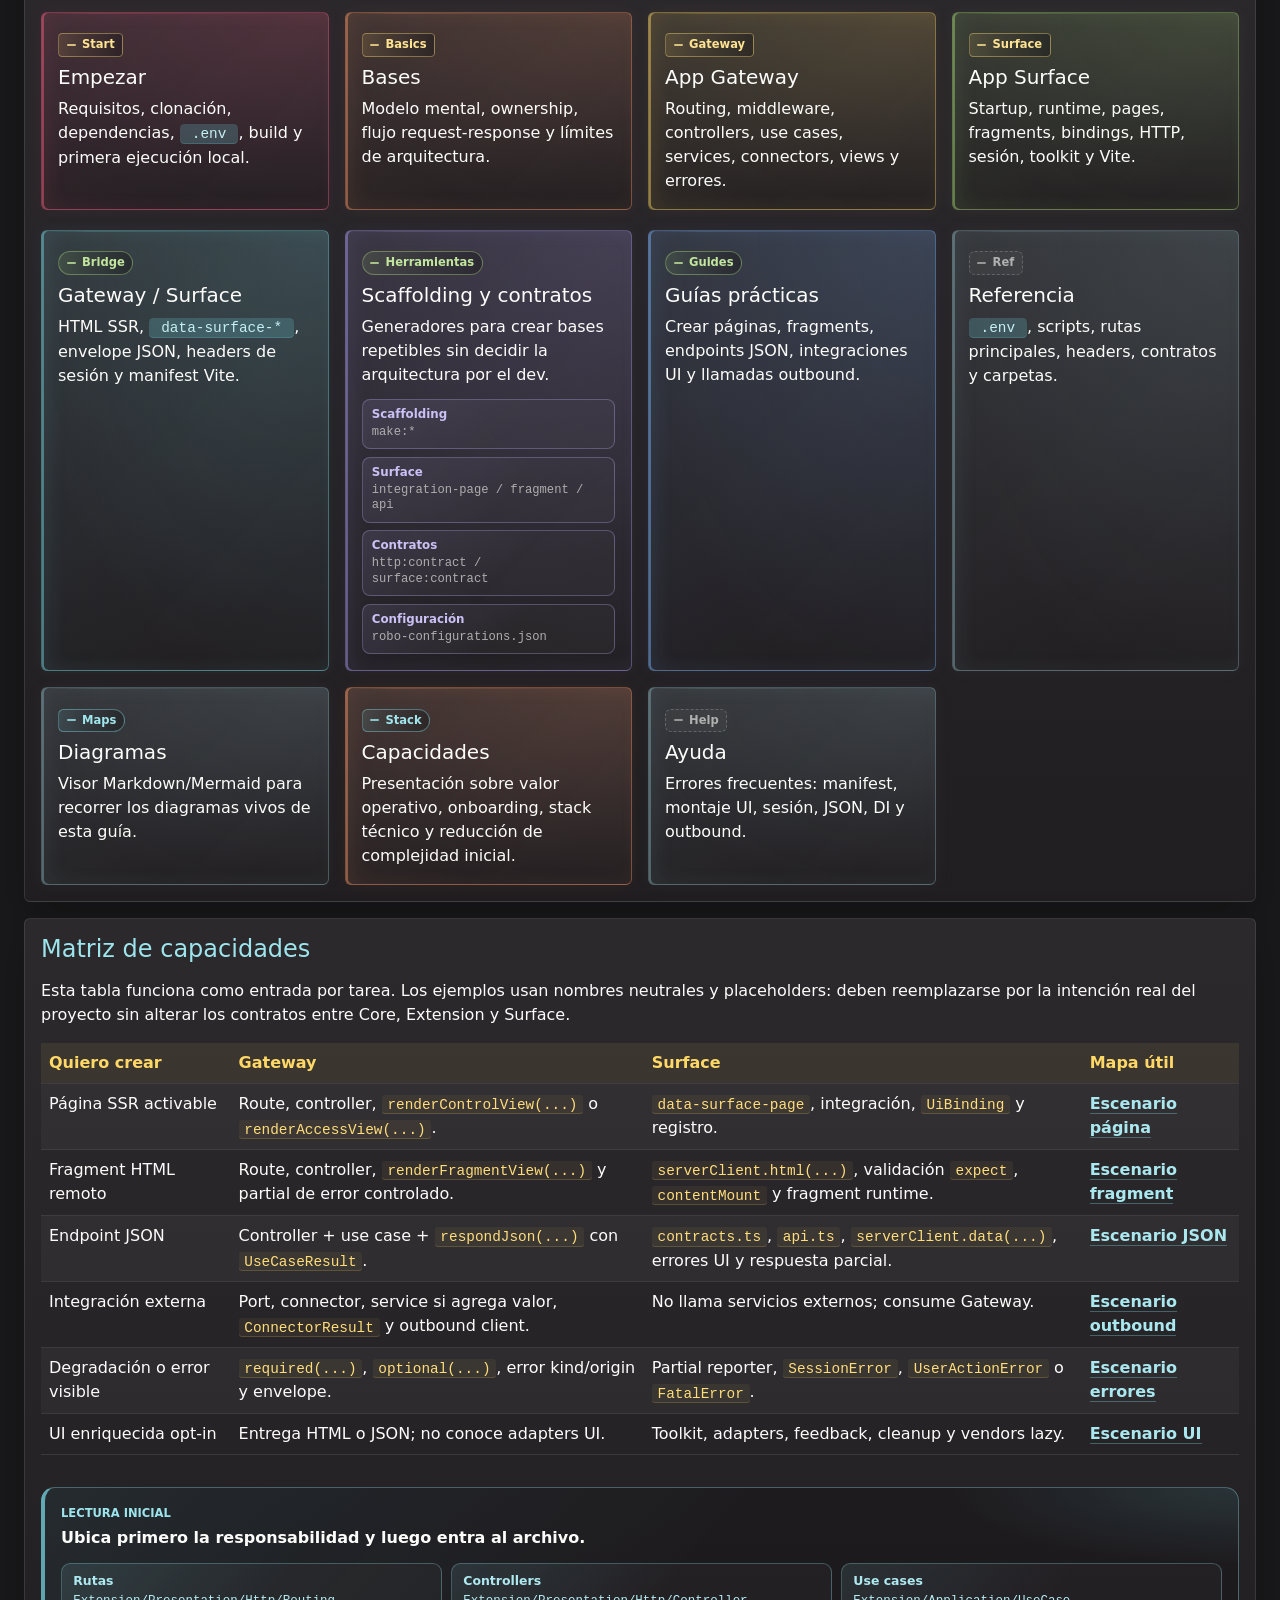
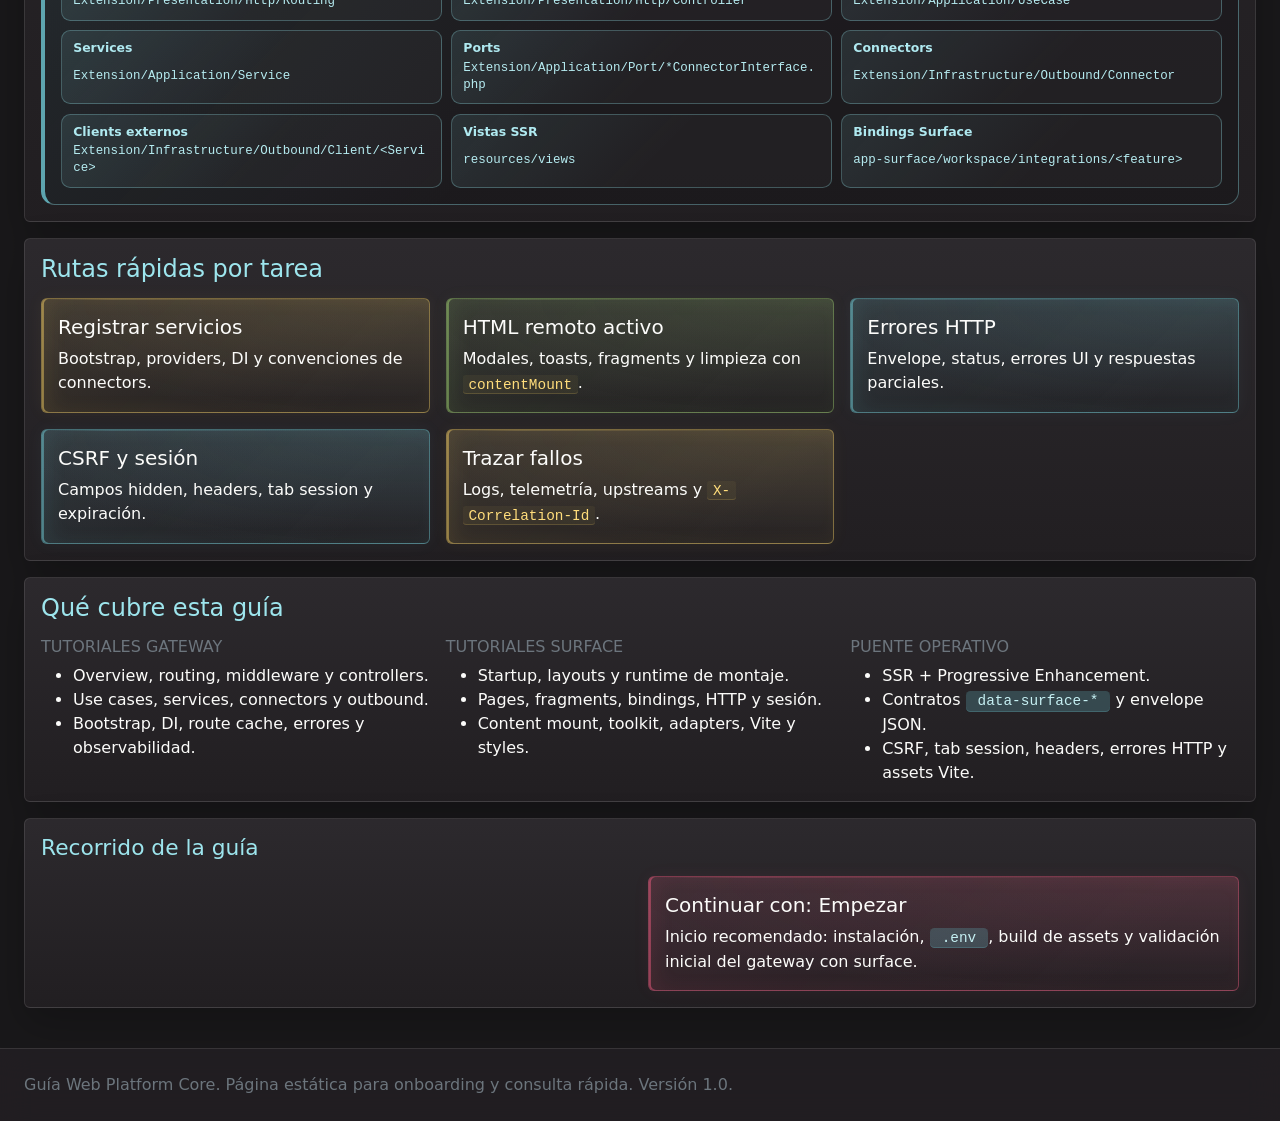
==== commit 0edd7915: "upgrade" ====
--- a/guide/index.html
+++ b/guide/index.html
@@ -261,190 +261,198 @@
       </section>
 
       <section class="guide-section">
-        <p class="guide-crosslink">
-          <em>
-            Para una lectura sin una tarea puntual, el recorrido recomendado
-            inicia en <a href="getting-started.html">Empezar</a> y continúa con
-            <a href="fundamentals.html">Bases</a>, donde se explica cómo se
-            conectan las páginas siguientes. Cuando necesites crear componentes
-            o contratos, salta a <a href="tools.html">Herramientas</a>.
-          </em>
-        </p>
-        <div class="row g-3">
-          <div class="col-md-6 col-xl-3">
-            <a class="guide-card-link" href="getting-started.html">
-              <div class="card h-100 concept-card">
-                <div class="card-body">
-                  <span class="badge text-bg-primary mb-2">Start</span>
-                  <h2 class="h5">Empezar</h2>
-                  <p class="mb-0">
-                    Requisitos, clonación, dependencias, `.env`, build y primera
-                    ejecución local.
-                  </p>
-                </div>
-              </div>
-            </a>
-          </div>
-          <div class="col-md-6 col-xl-3">
-            <a class="guide-card-link" href="fundamentals.html">
-              <div class="card h-100 concept-card">
-                <div class="card-body">
-                  <span class="badge text-bg-primary mb-2">Basics</span>
-                  <h2 class="h5">Bases</h2>
-                  <p class="mb-0">
-                    Modelo mental, ownership, flujo request-response y límites
-                    de arquitectura.
-                  </p>
-                </div>
-              </div>
-            </a>
-          </div>
-          <div class="col-md-6 col-xl-3">
-            <a class="guide-card-link" href="app-gateway.html">
-              <div class="card h-100 concept-card">
-                <div class="card-body">
-                  <span class="badge text-bg-primary mb-2">Gateway</span>
-                  <h2 class="h5">App Gateway</h2>
-                  <p class="mb-0">
-                    Routing, middleware, controllers, use cases, services,
-                    connectors, views y errores.
-                  </p>
-                </div>
-              </div>
-            </a>
-          </div>
-          <div class="col-md-6 col-xl-3">
-            <a class="guide-card-link" href="app-surface.html">
-              <div class="card h-100 concept-card">
-                <div class="card-body">
-                  <span class="badge text-bg-primary mb-2">Surface</span>
-                  <h2 class="h5">App Surface</h2>
-                  <p class="mb-0">
-                    Startup, runtime, pages, fragments, bindings, HTTP, sesión,
-                    toolkit y Vite.
-                  </p>
-                </div>
-              </div>
-            </a>
-          </div>
-        </div>
-
-        <div class="row g-3 mt-1">
-          <div class="col-md-6 col-xl-3">
-            <a class="guide-card-link" href="bridge.html">
-              <div class="card h-100 concept-card">
-                <div class="card-body">
-                  <span class="badge text-bg-success mb-2">Bridge</span>
-                  <h2 class="h5">Gateway / Surface</h2>
-                  <p class="mb-0">
-                    HTML SSR, `data-surface-*`, envelope JSON, headers de sesión
-                    y manifest Vite.
-                  </p>
-                </div>
-              </div>
-            </a>
-          </div>
-          <div class="col-md-6 col-xl-3">
-            <a class="guide-card-link" href="tools.html">
-              <div class="card h-100 concept-card">
-                <div class="card-body">
-                  <span class="badge text-bg-success mb-2">Herramientas</span>
-                  <h2 class="h5">Scaffolding y contratos</h2>
-                  <p class="mb-0">
-                    Generadores para crear bases repetibles sin decidir la
-                    arquitectura por el dev.
-                  </p>
-                  <ul class="guide-mini-map">
-                    <li>
-                      <strong>Scaffolding</strong>
-                      <code>make:*</code>
-                    </li>
-                    <li>
-                      <strong>Surface</strong>
-                      <code>integration-page / fragment / api</code>
-                    </li>
-                    <li>
-                      <strong>Contratos</strong>
-                      <code>http:contract / surface:contract</code>
-                    </li>
-                    <li>
-                      <strong>Configuración</strong>
-                      <code>robo-configurations.json</code>
-                    </li>
-                  </ul>
-                </div>
-              </div>
-            </a>
-          </div>
-          <div class="col-md-6 col-xl-3">
-            <a class="guide-card-link" href="recipes.html">
-              <div class="card h-100 concept-card">
-                <div class="card-body">
-                  <span class="badge text-bg-success mb-2">Guides</span>
-                  <h2 class="h5">Guías prácticas</h2>
-                  <p class="mb-0">
-                    Crear páginas, fragments, endpoints JSON, integraciones UI y
-                    llamadas outbound.
-                  </p>
-                </div>
-              </div>
-            </a>
-          </div>
-          <div class="col-md-6 col-xl-3">
-            <a class="guide-card-link" href="reference.html">
-              <div class="card h-100 concept-card">
-                <div class="card-body">
-                  <span class="badge text-bg-secondary mb-2">Ref</span>
-                  <h2 class="h5">Referencia</h2>
-                  <p class="mb-0">
-                    `.env`, scripts, rutas principales, headers, contratos y
-                    carpetas.
-                  </p>
-                </div>
-              </div>
-            </a>
-          </div>
-          <div class="col-md-6 col-xl-3">
-            <a class="guide-card-link" href="diagrams.html">
-              <div class="card h-100 concept-card">
-                <div class="card-body">
-                  <span class="badge text-bg-info mb-2">Maps</span>
-                  <h2 class="h5">Diagramas</h2>
-                  <p class="mb-0">
-                    Visor Markdown/Mermaid para recorrer los diagramas vivos de
-                    esta guía.
-                  </p>
-                </div>
-              </div>
-            </a>
-          </div>
-          <div class="col-md-6 col-xl-3">
-            <a class="guide-card-link" href="pillars-capabilities.html">
-              <div class="card h-100 concept-card">
-                <div class="card-body">
-                  <span class="badge text-bg-info mb-2">Stack</span>
-                  <h2 class="h5">Capacidades</h2>
-                  <p class="mb-0">
-                    Presentación sobre valor operativo, onboarding, stack
-                    técnico y reducción de complejidad inicial.
-                  </p>
-                </div>
-              </div>
-            </a>
-          </div>
-          <div class="col-md-6 col-xl-3">
-            <a class="guide-card-link" href="troubleshooting.html">
-              <div class="card h-100 concept-card">
-                <div class="card-body">
-                  <span class="badge text-bg-secondary mb-2">Help</span>
-                  <h2 class="h5">Ayuda</h2>
-                  <p class="mb-0">
-                    Errores frecuentes: manifest, montaje UI, sesión, JSON, DI y
-                    outbound.
-                  </p>
-                </div>
-              </div>
-            </a>
+        <div class="card border-0 shadow-sm">
+          <div class="card-body">
+            <h2 class="h4">Recorrido recomendado</h2>
+            <p class="guide-crosslink">
+              <em>
+                Para una lectura sin una tarea puntual, el recorrido recomendado
+                inicia en <a href="getting-started.html">Empezar</a> y continúa
+                con <a href="fundamentals.html">Bases</a>, donde se explica cómo
+                se conectan las páginas siguientes. Cuando necesites crear
+                componentes o contratos, salta a
+                <a href="tools.html">Herramientas</a>.
+              </em>
+            </p>
+            <div class="row g-3 pt-3">
+              <div class="col-md-6 col-xl-3">
+                <a class="guide-card-link" href="getting-started.html">
+                  <div class="card h-100 concept-card">
+                    <div class="card-body">
+                      <span class="badge text-bg-primary mb-2">Start</span>
+                      <h2 class="h5">Empezar</h2>
+                      <p class="mb-0">
+                        Requisitos, clonación, dependencias, `.env`, build y
+                        primera ejecución local.
+                      </p>
+                    </div>
+                  </div>
+                </a>
+              </div>
+              <div class="col-md-6 col-xl-3">
+                <a class="guide-card-link" href="fundamentals.html">
+                  <div class="card h-100 concept-card">
+                    <div class="card-body">
+                      <span class="badge text-bg-primary mb-2">Basics</span>
+                      <h2 class="h5">Bases</h2>
+                      <p class="mb-0">
+                        Modelo mental, ownership, flujo request-response y
+                        límites de arquitectura.
+                      </p>
+                    </div>
+                  </div>
+                </a>
+              </div>
+              <div class="col-md-6 col-xl-3">
+                <a class="guide-card-link" href="app-gateway.html">
+                  <div class="card h-100 concept-card">
+                    <div class="card-body">
+                      <span class="badge text-bg-primary mb-2">Gateway</span>
+                      <h2 class="h5">App Gateway</h2>
+                      <p class="mb-0">
+                        Routing, middleware, controllers, use cases, services,
+                        connectors, views y errores.
+                      </p>
+                    </div>
+                  </div>
+                </a>
+              </div>
+              <div class="col-md-6 col-xl-3">
+                <a class="guide-card-link" href="app-surface.html">
+                  <div class="card h-100 concept-card">
+                    <div class="card-body">
+                      <span class="badge text-bg-primary mb-2">Surface</span>
+                      <h2 class="h5">App Surface</h2>
+                      <p class="mb-0">
+                        Startup, runtime, pages, fragments, bindings, HTTP,
+                        sesión, toolkit y Vite.
+                      </p>
+                    </div>
+                  </div>
+                </a>
+              </div>
+            </div>
+
+            <div class="row g-3 mt-1">
+              <div class="col-md-6 col-xl-3">
+                <a class="guide-card-link" href="bridge.html">
+                  <div class="card h-100 concept-card">
+                    <div class="card-body">
+                      <span class="badge text-bg-success mb-2">Bridge</span>
+                      <h2 class="h5">Gateway / Surface</h2>
+                      <p class="mb-0">
+                        HTML SSR, `data-surface-*`, envelope JSON, headers de
+                        sesión y manifest Vite.
+                      </p>
+                    </div>
+                  </div>
+                </a>
+              </div>
+              <div class="col-md-6 col-xl-3">
+                <a class="guide-card-link" href="tools.html">
+                  <div class="card h-100 concept-card">
+                    <div class="card-body">
+                      <span class="badge text-bg-success mb-2"
+                        >Herramientas</span
+                      >
+                      <h2 class="h5">Scaffolding y contratos</h2>
+                      <p class="mb-0">
+                        Generadores para crear bases repetibles sin decidir la
+                        arquitectura por el dev.
+                      </p>
+                      <ul class="guide-mini-map guide-mini-map--compact">
+                        <li>
+                          <strong>Scaffolding</strong>
+                          <code>make:*</code>
+                        </li>
+                        <li>
+                          <strong>Surface</strong>
+                          <code>integration-page / fragment / api</code>
+                        </li>
+                        <li>
+                          <strong>Contratos</strong>
+                          <code>http:contract / surface:contract</code>
+                        </li>
+                        <li>
+                          <strong>Configuración</strong>
+                          <code>robo-configurations.json</code>
+                        </li>
+                      </ul>
+                    </div>
+                  </div>
+                </a>
+              </div>
+              <div class="col-md-6 col-xl-3">
+                <a class="guide-card-link" href="recipes.html">
+                  <div class="card h-100 concept-card">
+                    <div class="card-body">
+                      <span class="badge text-bg-success mb-2">Guides</span>
+                      <h2 class="h5">Guías prácticas</h2>
+                      <p class="mb-0">
+                        Crear páginas, fragments, endpoints JSON, integraciones
+                        UI y llamadas outbound.
+                      </p>
+                    </div>
+                  </div>
+                </a>
+              </div>
+              <div class="col-md-6 col-xl-3">
+                <a class="guide-card-link" href="reference.html">
+                  <div class="card h-100 concept-card">
+                    <div class="card-body">
+                      <span class="badge text-bg-secondary mb-2">Ref</span>
+                      <h2 class="h5">Referencia</h2>
+                      <p class="mb-0">
+                        `.env`, scripts, rutas principales, headers, contratos y
+                        carpetas.
+                      </p>
+                    </div>
+                  </div>
+                </a>
+              </div>
+              <div class="col-md-6 col-xl-3">
+                <a class="guide-card-link" href="diagrams.html">
+                  <div class="card h-100 concept-card">
+                    <div class="card-body">
+                      <span class="badge text-bg-info mb-2">Maps</span>
+                      <h2 class="h5">Diagramas</h2>
+                      <p class="mb-0">
+                        Visor Markdown/Mermaid para recorrer los diagramas vivos
+                        de esta guía.
+                      </p>
+                    </div>
+                  </div>
+                </a>
+              </div>
+              <div class="col-md-6 col-xl-3">
+                <a class="guide-card-link" href="pillars-capabilities.html">
+                  <div class="card h-100 concept-card">
+                    <div class="card-body">
+                      <span class="badge text-bg-info mb-2">Stack</span>
+                      <h2 class="h5">Capacidades</h2>
+                      <p class="mb-0">
+                        Presentación sobre valor operativo, onboarding, stack
+                        técnico y reducción de complejidad inicial.
+                      </p>
+                    </div>
+                  </div>
+                </a>
+              </div>
+              <div class="col-md-6 col-xl-3">
+                <a class="guide-card-link" href="troubleshooting.html">
+                  <div class="card h-100 concept-card">
+                    <div class="card-body">
+                      <span class="badge text-bg-secondary mb-2">Help</span>
+                      <h2 class="h5">Ayuda</h2>
+                      <p class="mb-0">
+                        Errores frecuentes: manifest, montaje UI, sesión, JSON,
+                        DI y outbound.
+                      </p>
+                    </div>
+                  </div>
+                </a>
+              </div>
+            </div>
           </div>
         </div>
       </section>
@@ -749,20 +757,24 @@
       </section>
 
       <section id="next" class="guide-section">
-        <h2>Recorrido de la guía</h2>
-        <div class="row g-3">
-          <div class="col-md-6 ms-md-auto">
-            <a class="guide-card-link" href="getting-started.html">
-              <div class="card h-100 concept-card">
-                <div class="card-body">
-                  <h3 class="h5">Continuar con: Empezar</h3>
-                  <p class="mb-0">
-                    Inicio recomendado: instalación, `.env`, build de assets y
-                    validación inicial del gateway con surface.
-                  </p>
-                </div>
-              </div>
-            </a>
+        <div class="card border-0 shadow-sm">
+          <div class="card-body">
+            <h2>Recorrido de la guía</h2>
+            <div class="row g-3">
+              <div class="col-md-6 ms-md-auto">
+                <a class="guide-card-link" href="getting-started.html">
+                  <div class="card h-100 concept-card">
+                    <div class="card-body">
+                      <h3 class="h5">Continuar con: Empezar</h3>
+                      <p class="mb-0">
+                        Inicio recomendado: instalación, `.env`, build de assets
+                        y validación inicial del gateway con surface.
+                      </p>
+                    </div>
+                  </div>
+                </a>
+              </div>
+            </div>
           </div>
         </div>
       </section>
--- a/guide/assets/css/guide.css
+++ b/guide/assets/css/guide.css
@@ -1,9 +1,9 @@
-@import url("./guide/foundation-nav.css");
-@import url("./guide/hero-sidebar.css");
-@import url("./guide/cards-code-rails.css");
-@import url("./guide/process-guided.css");
-@import url("./guide/tables-diagrams.css");
-@import url("./guide/responsive-layout.css");
-@import url("./guide/actions-search-theme.css");
-@import url("./guide/light-mode.css");
-@import url("./guide/responsive-overrides.css");
+@import url("./guide/foundation-nav.css");
+@import url("./guide/hero-sidebar.css");
+@import url("./guide/cards-code-rails.css");
+@import url("./guide/process-guided.css");
+@import url("./guide/tables-diagrams.css");
+@import url("./guide/responsive-layout.css");
+@import url("./guide/actions-search-theme.css");
+@import url("./guide/light-mode.css");
+@import url("./guide/responsive-overrides.css");
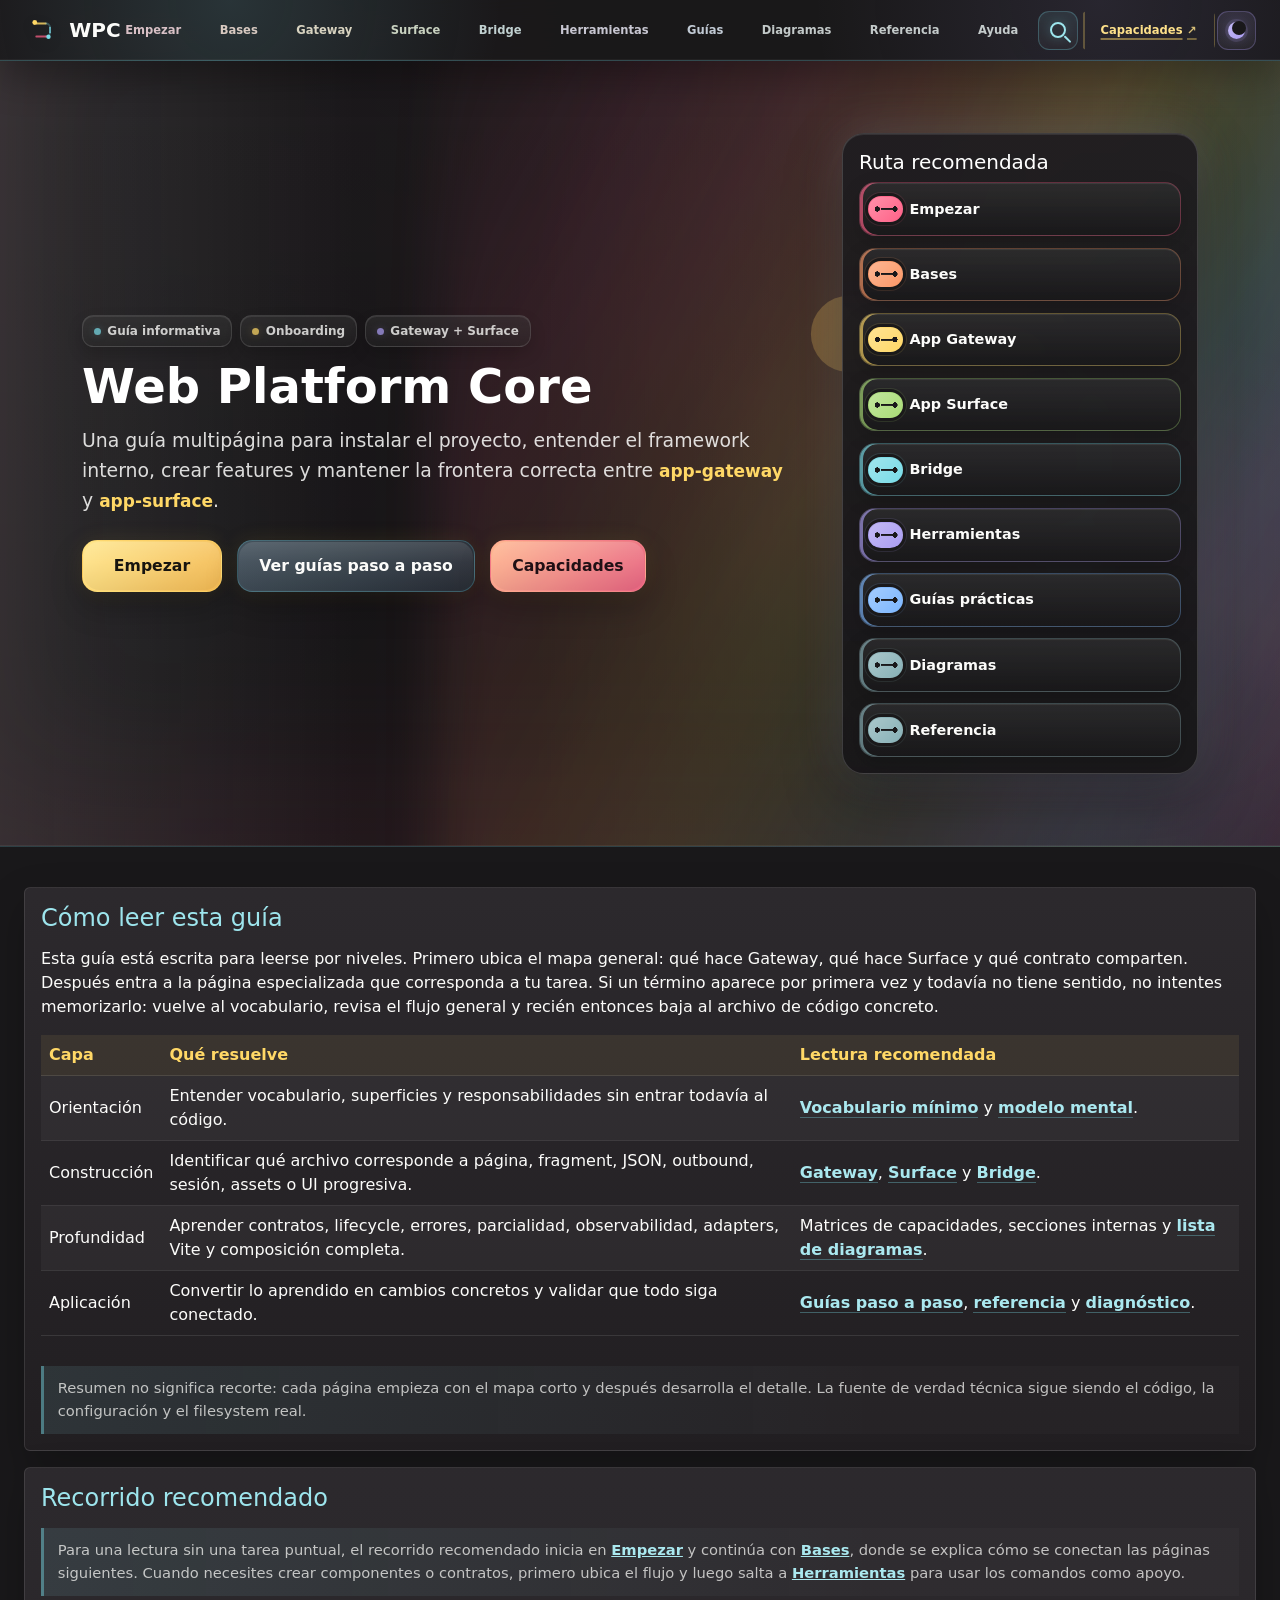
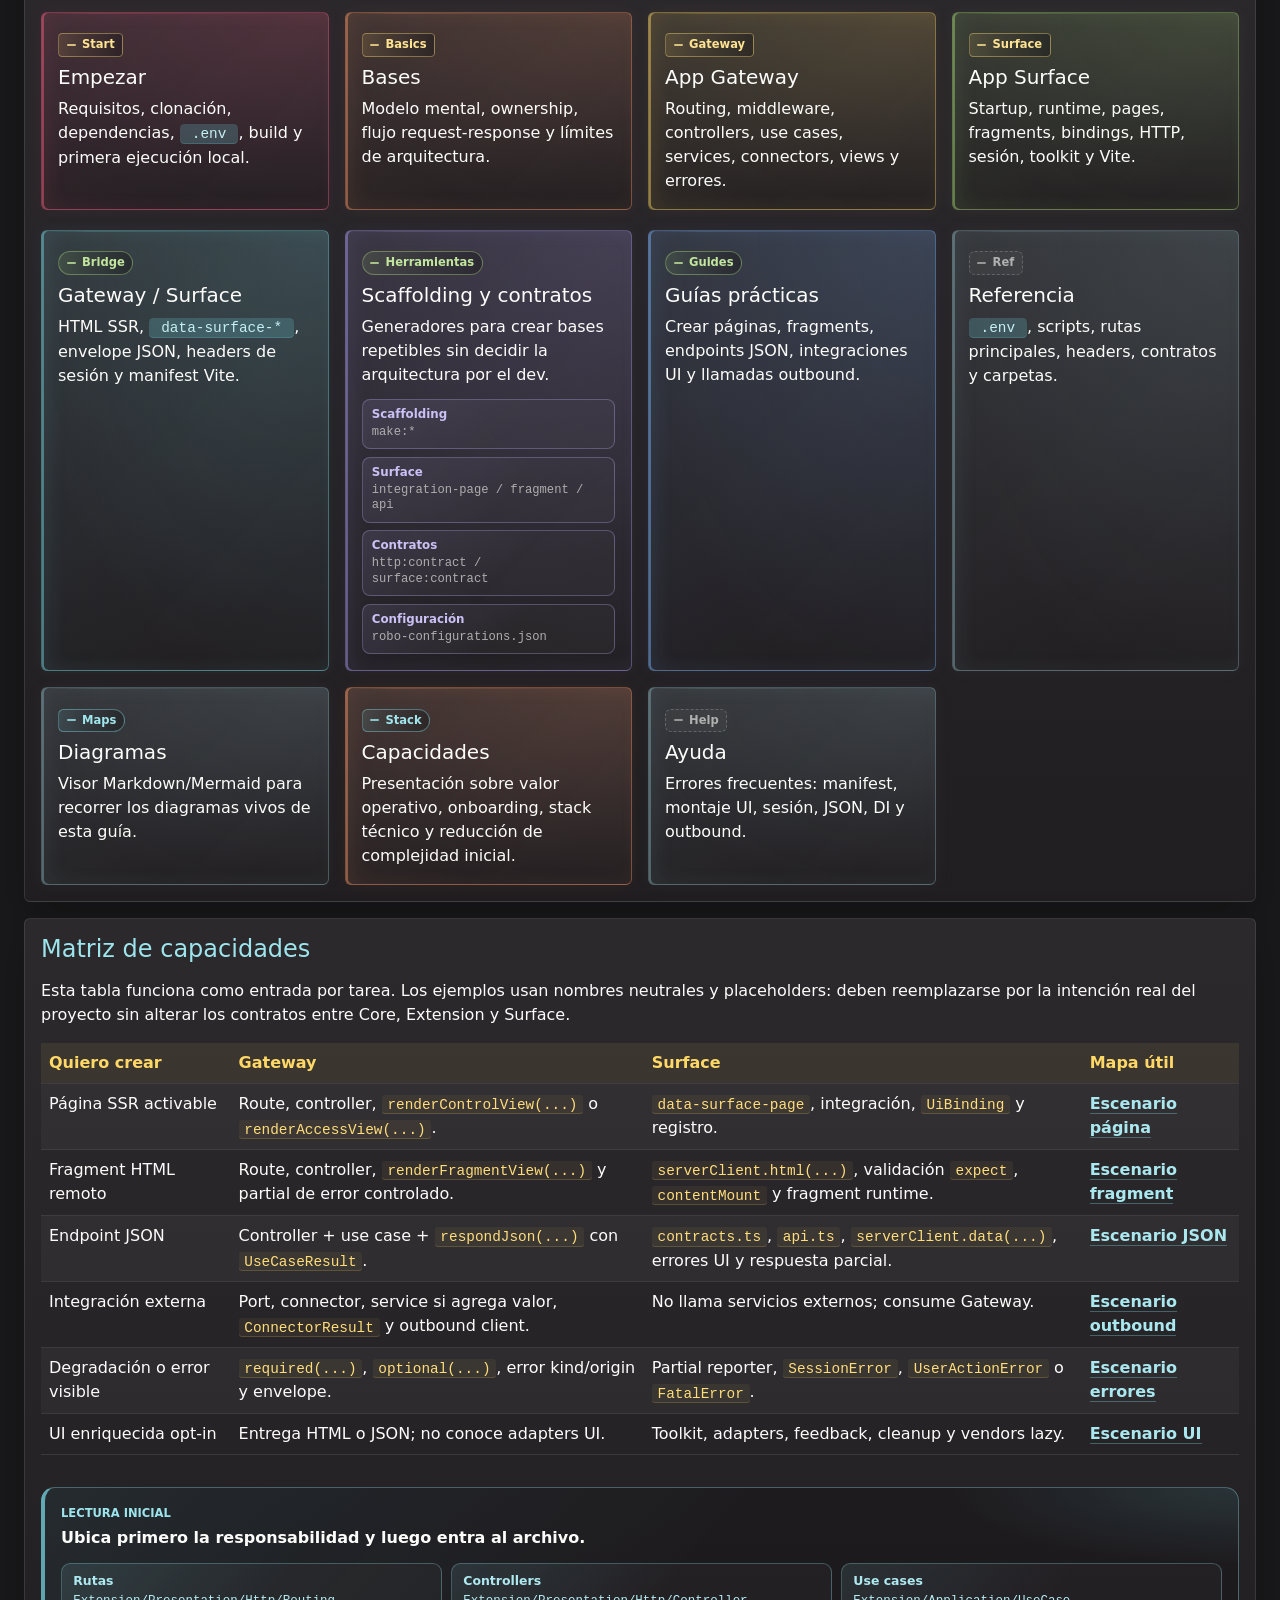
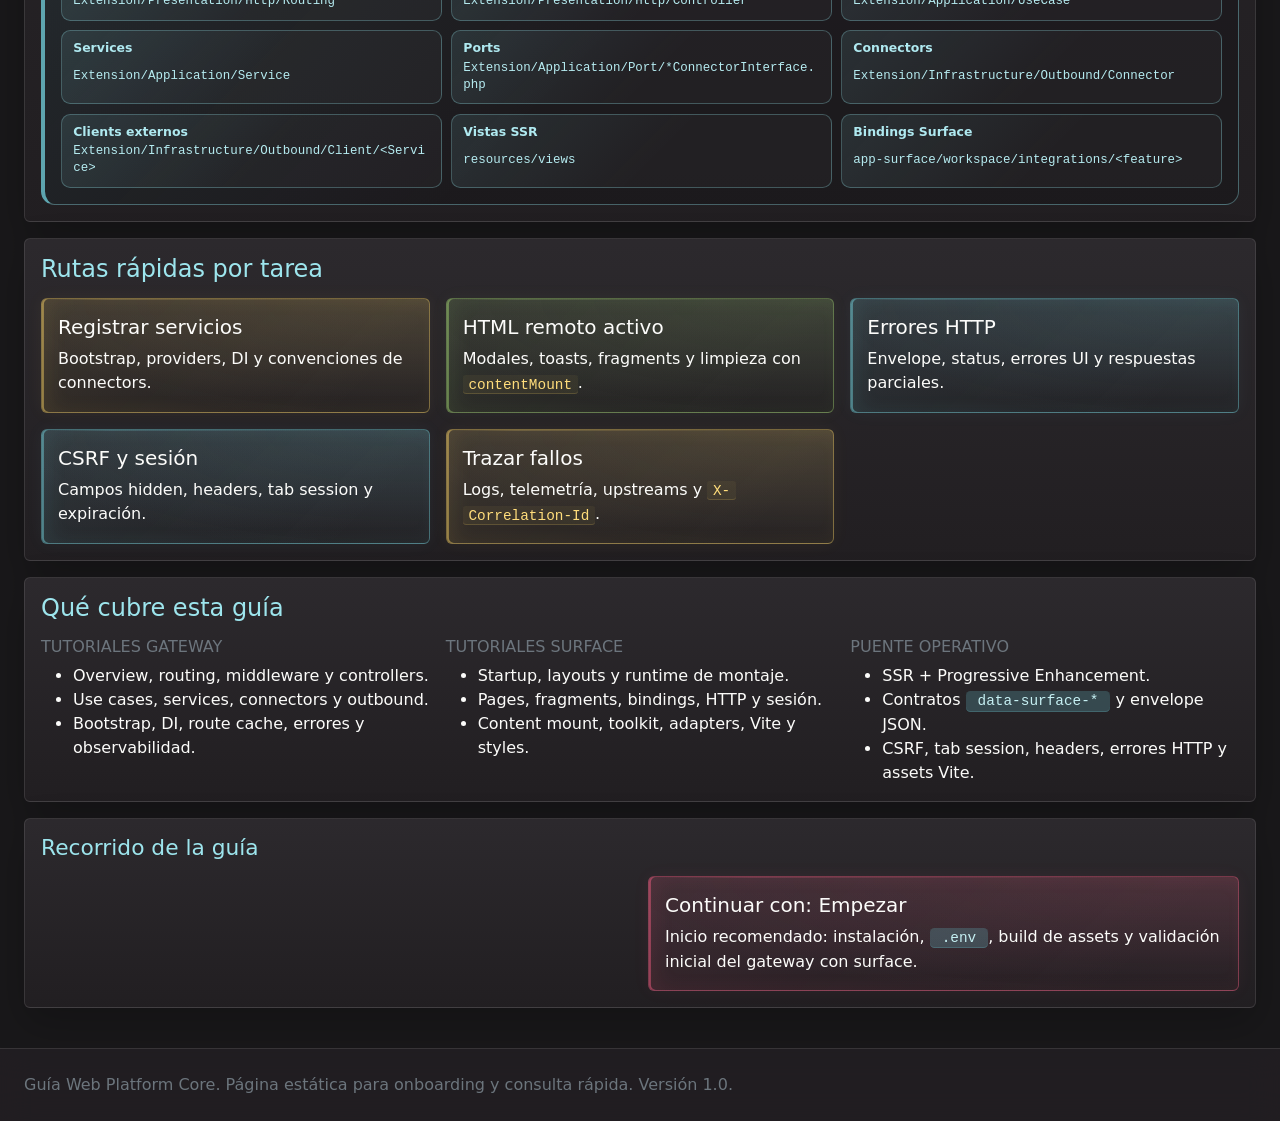
==== commit db8ae7c1: "asdasdasd" ====
--- a/guide/index.html
+++ b/guide/index.html
@@ -175,13 +175,15 @@
         <div class="card border-0 shadow-sm">
           <div class="card-body">
             <h2 class="h4">Cómo leer esta guía</h2>
-            <p>
-              Esta guía está escrita en dos capas: primero una síntesis para
-              ubicar el tema dentro del recorrido; después el detalle amplio
-              para construir, diagnosticar y mantener una feature completa.
-              Cuando un término no resulte claro al inicio, la referencia
-              recomendada es el vocabulario y luego la ruta de lectura.
-            </p>
+            <p>
+              Esta guía está escrita para leerse por niveles. Primero ubica el
+              mapa general: qué hace Gateway, qué hace Surface y qué contrato
+              comparten. Después entra a la página especializada que corresponda
+              a tu tarea. Si un término aparece por primera vez y todavía no
+              tiene sentido, no intentes memorizarlo: vuelve al vocabulario,
+              revisa el flujo general y recién entonces baja al archivo de
+              código concreto.
+            </p>
             <div class="table-responsive">
               <table class="table table-striped table-guide align-middle">
                 <thead>
@@ -267,14 +269,15 @@
             <p class="guide-crosslink">
               <em>
                 Para una lectura sin una tarea puntual, el recorrido recomendado
-                inicia en <a href="getting-started.html">Empezar</a> y continúa
-                con <a href="fundamentals.html">Bases</a>, donde se explica cómo
-                se conectan las páginas siguientes. Cuando necesites crear
-                componentes o contratos, salta a
-                <a href="tools.html">Herramientas</a>.
-              </em>
-            </p>
-            <div class="row g-3 pt-3">
+                inicia en <a href="getting-started.html">Empezar</a> y continúa
+                con <a href="fundamentals.html">Bases</a>, donde se explica cómo
+                se conectan las páginas siguientes. Cuando necesites crear
+                componentes o contratos, primero ubica el flujo y luego salta a
+                <a href="tools.html">Herramientas</a> para usar los comandos
+                como apoyo.
+              </em>
+            </p>
+            <div class="row g-3">
               <div class="col-md-6 col-xl-3">
                 <a class="guide-card-link" href="getting-started.html">
                   <div class="card h-100 concept-card">
@@ -578,9 +581,7 @@
                 </tbody>
               </table>
             </div>
-            <div
-              class="guide-callout guide-callout--structured p-3 rounded mt-3"
-            >
+            <div class="guide-callout guide-callout--structured">
               <div class="guide-callout__header">
                 <span class="guide-callout__eyebrow">Lectura inicial</span>
                 <strong class="guide-callout__title">
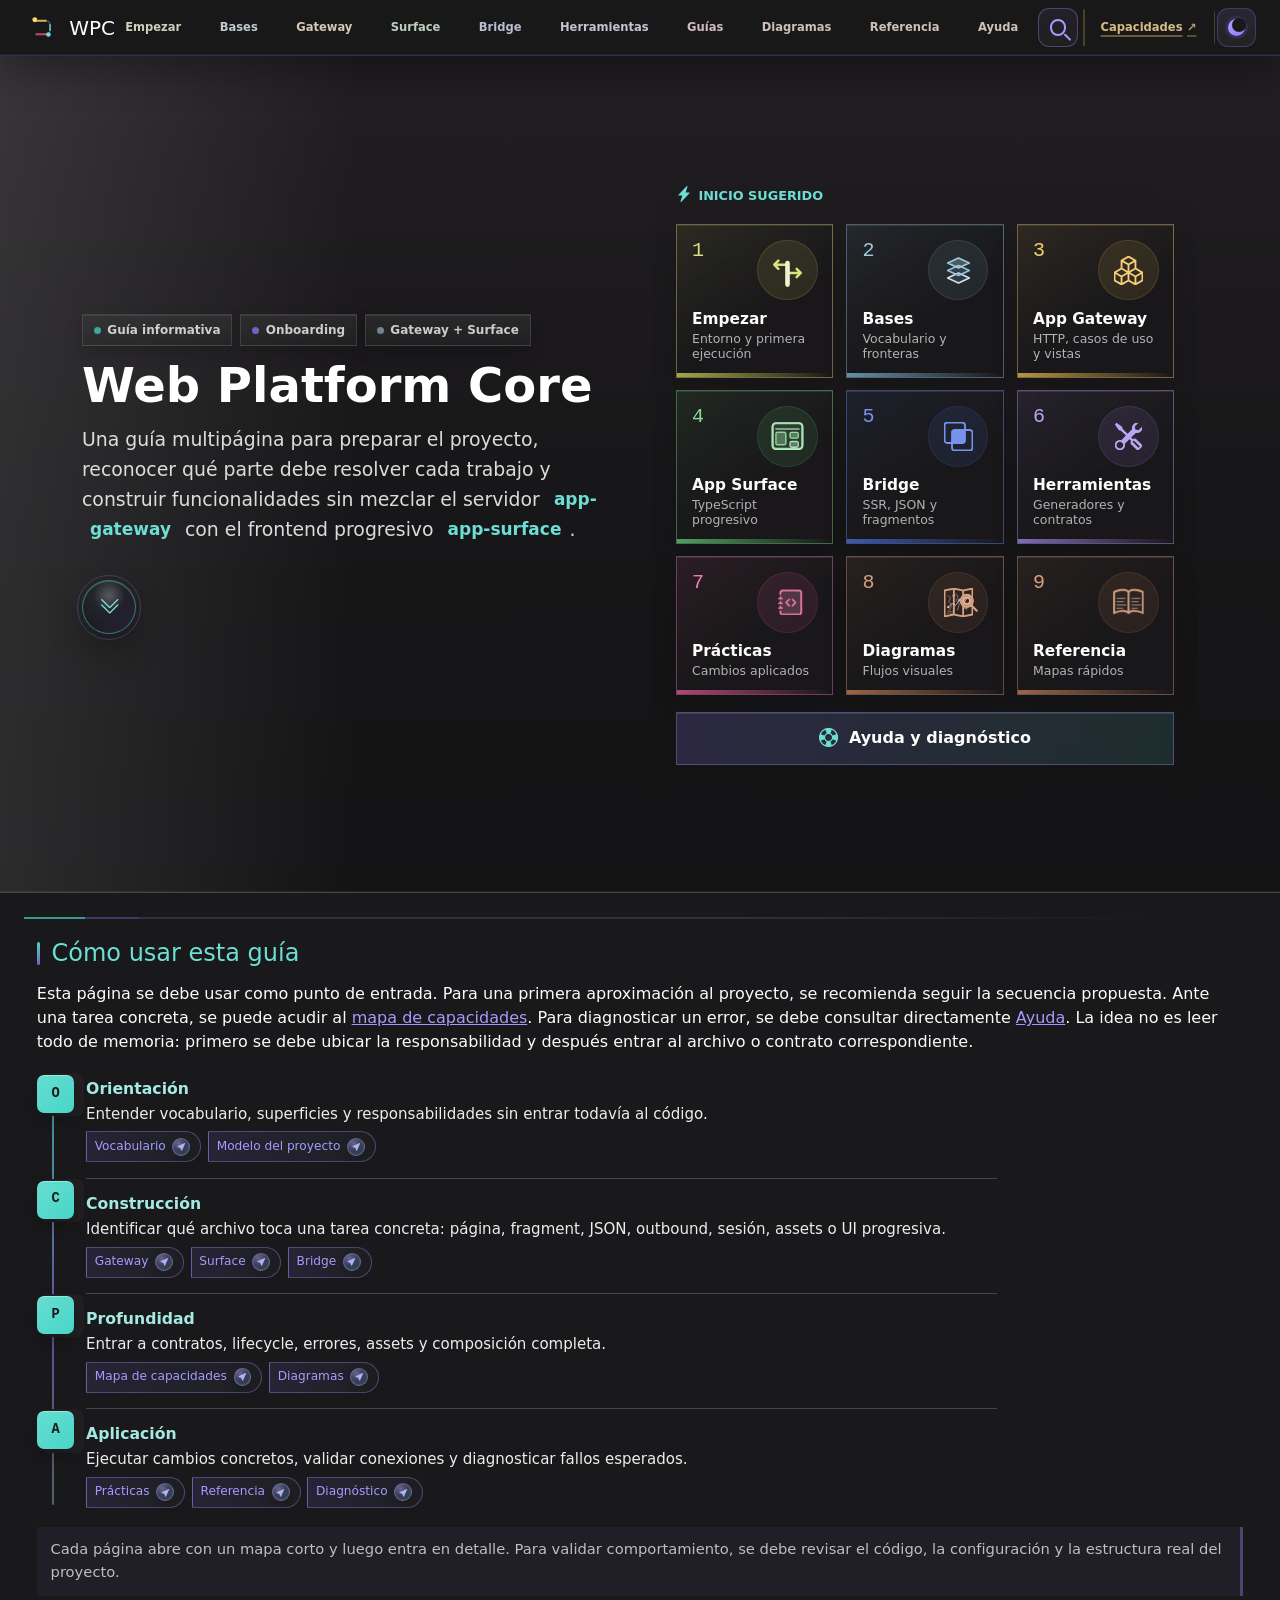
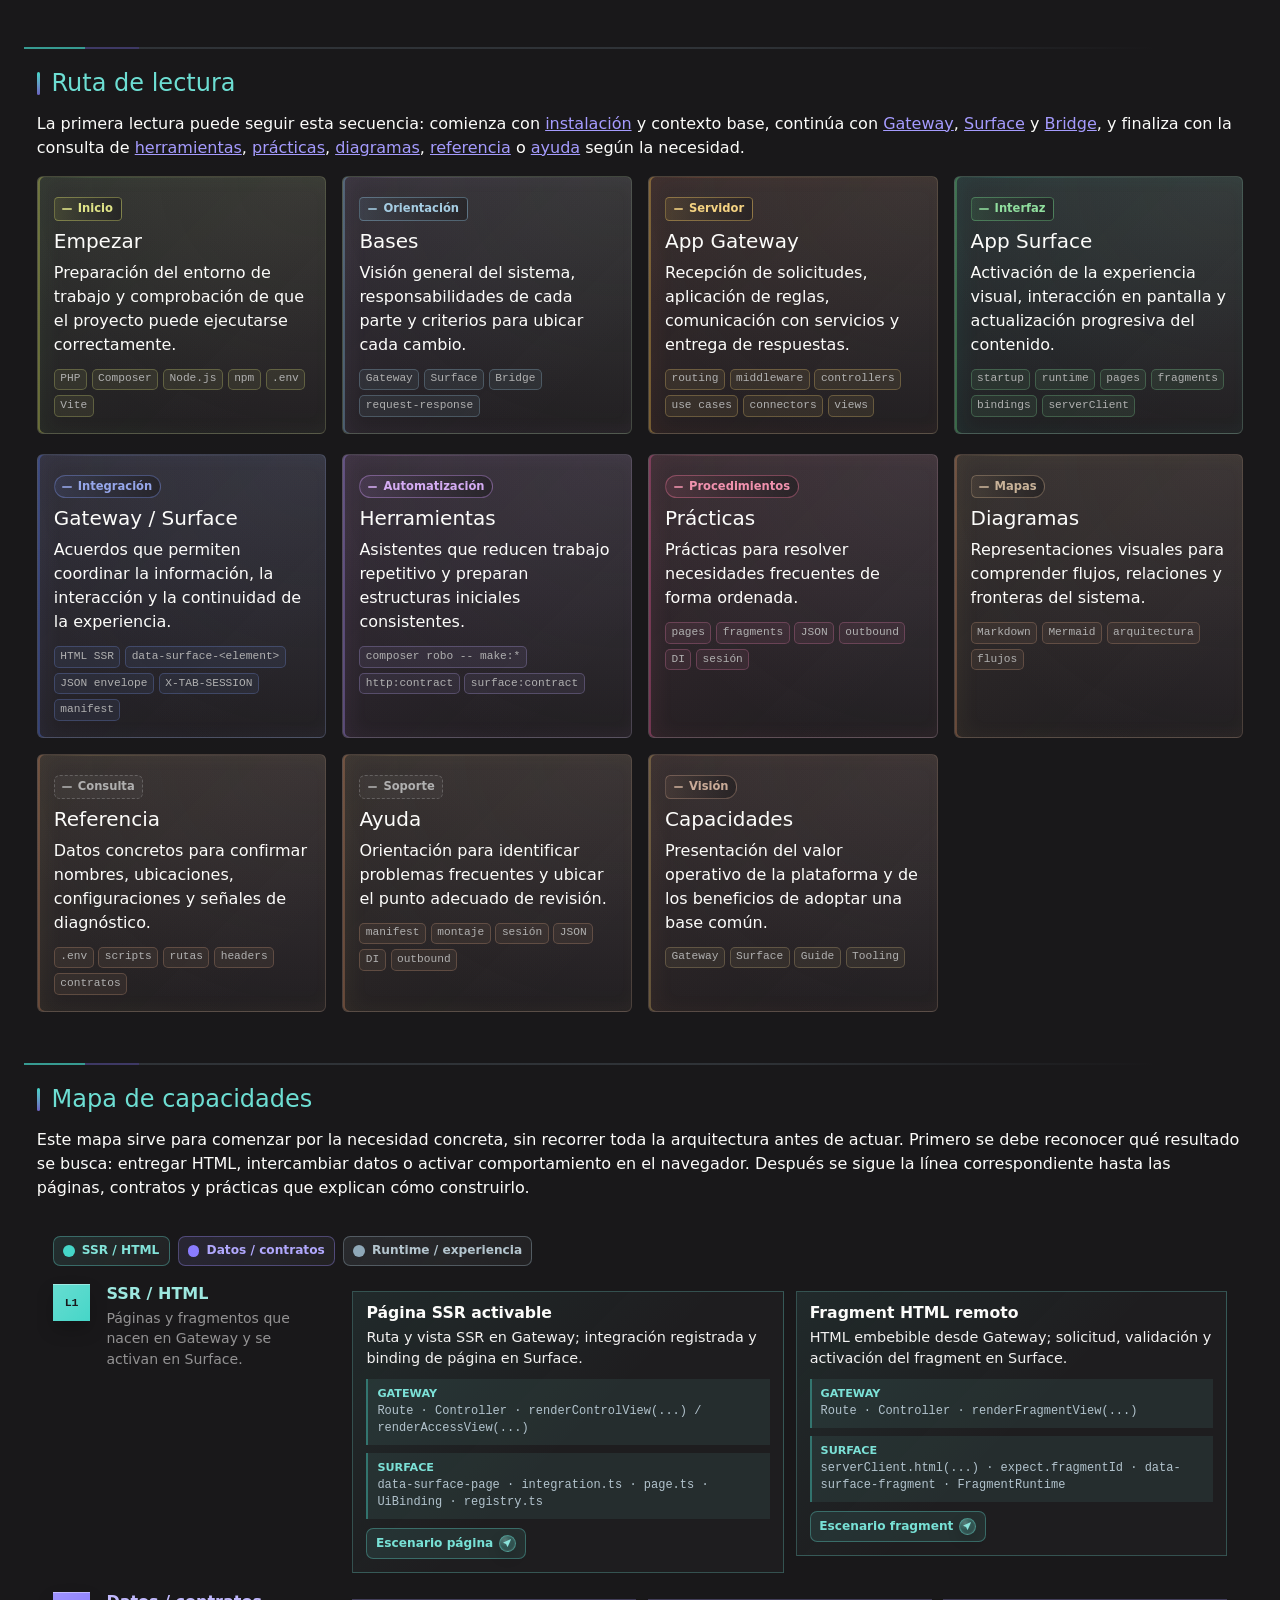
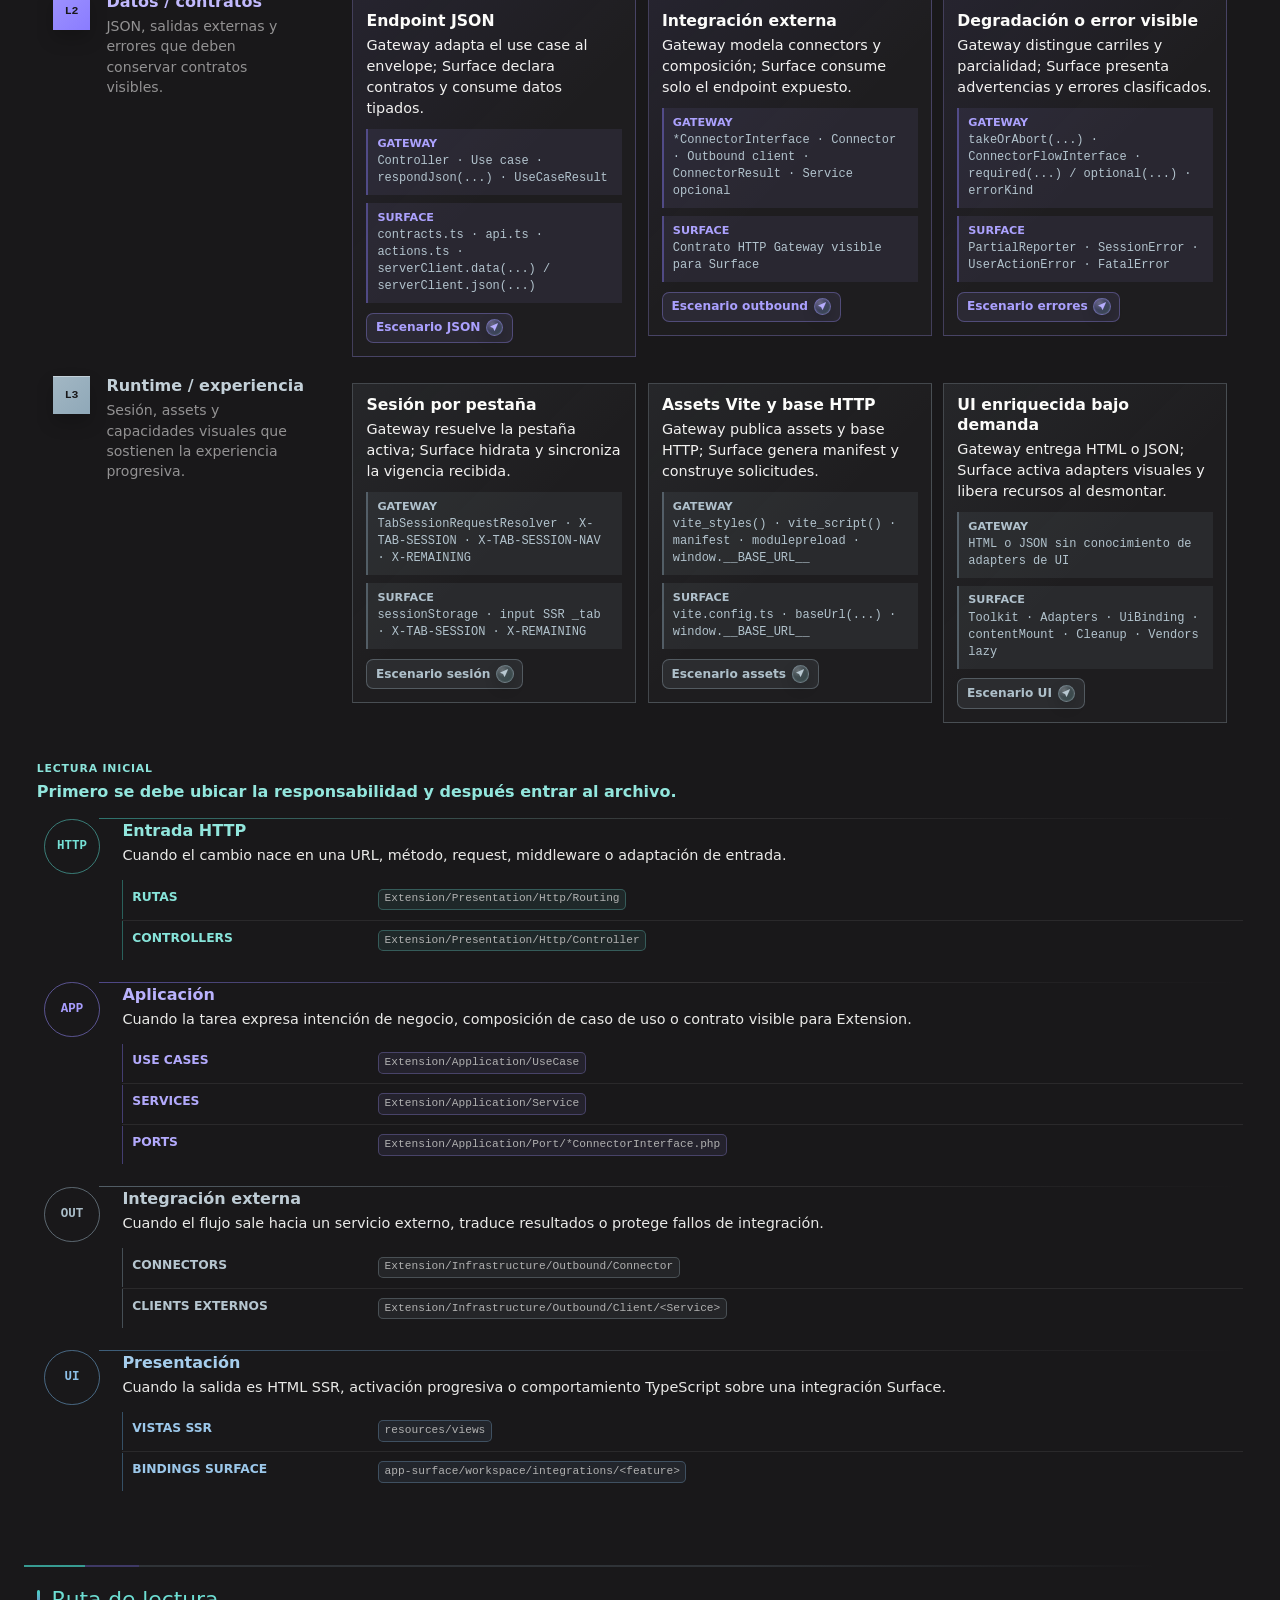
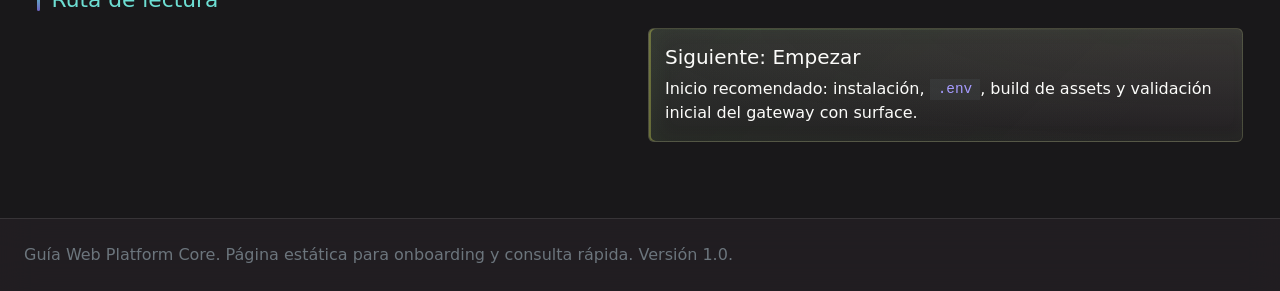
==== commit c0ceeb62: "asd" ====
--- a/guide/index.html
+++ b/guide/index.html
@@ -15,13 +15,14 @@
     />
     <script src="assets/js/theme.js"></script>
     <link href="assets/lib/css/bootstrap.min.css" rel="stylesheet" />
+    <link href="assets/lib/css/bootstrap-icons-min.css" rel="stylesheet" />
     <link href="assets/css/guide.css" rel="stylesheet" />
   </head>
 
   <body class="guide-page--index">
     <nav class="navbar navbar-expand-xl bg-white border-bottom sticky-top">
       <div class="container-fluid px-3 px-lg-4">
-        <a class="navbar-brand fw-bold" href="index.html">
+        <a class="navbar-brand" href="index.html">
           <img
             class="navbar-brand__logo"
             src="assets/img/web-platform-core.svg"
@@ -63,7 +64,7 @@
               <a class="nav-link" href="tools.html">Herramientas</a>
             </li>
             <li class="nav-item">
-              <a class="nav-link" href="recipes.html">Guías</a>
+              <a class="nav-link" href="recipes.html">Prácticas</a>
             </li>
             <li class="nav-item">
               <a class="nav-link" href="diagrams.html">Diagramas</a>
@@ -79,7 +80,7 @@
                 class="nav-link guide-nav-link--ecosystem"
                 target="_blank"
                 rel="noopener"
-                href="pillars-capabilities.html"
+                href="bondades.html"
                 >Capacidades</a
               >
             </li>
@@ -88,10 +89,10 @@
       </div>
     </nav>
 
-    <header class="guide-hero text-white py-5">
-      <div class="container py-4">
-        <div class="row align-items-center g-4">
-          <div class="col-lg-8">
+    <header class="guide-hero text-white">
+      <div class="container guide-hero__container">
+        <div class="row align-items-stretch g-4 guide-hero__grid">
+          <div class="col-xl-6 col-lg-6 guide-hero__intro">
             <div class="d-flex flex-wrap gap-2 mb-3 guide-hero-badges">
               <span class="badge text-bg-light">Guía informativa</span>
               <span class="badge text-bg-light">Onboarding</span>
@@ -99,163 +100,293 @@
             </div>
             <h1 class="display-5 fw-bold mb-3">Web Platform Core</h1>
             <p class="lead mb-4">
-              Una guía multipágina para instalar el proyecto, entender el
-              framework interno, crear features y mantener la frontera correcta
-              entre `app-gateway` y `app-surface`.
+              Una guía multipágina para preparar el proyecto, reconocer qué
+              parte debe resolver cada trabajo y construir funcionalidades sin
+              mezclar el servidor <code>app-gateway</code> con el frontend
+              progresivo <code>app-surface</code>.
             </p>
-            <div
-              class="d-flex flex-wrap align-items-center gap-3 guide-hero-actions"
+            <a
+              class="guide-hero__scroll-cue"
+              href="#guide-content"
+              data-guide-scroll-target-stacked="#guide-start-panel"
+              aria-label="Continuar en la guía"
             >
+              <i class="bi bi-chevron-double-down" aria-hidden="true"></i>
+            </a>
+          </div>
+          <div class="col-xl-6 col-lg-6 guide-hero__panel">
+            <nav
+              id="guide-start-panel"
+              class="guide-start-panel"
+              aria-labelledby="guide-start-title"
+            >
+              <div class="guide-start-panel__header">
+                <span class="guide-start-panel__eyebrow">
+                  <i class="bi bi-lightning-charge-fill" aria-hidden="true"></i>
+                  Inicio sugerido
+                </span>
+              </div>
+              <ol
+                class="guide-start-panel__route"
+                aria-label="Ruta de lectura inicial"
+              >
+                <li>
+                  <a href="getting-started.html">
+                    <span class="guide-start-panel__step">1</span>
+                    <span
+                      class="guide-start-panel__icon"
+                      data-guide-lottie-icon
+                      aria-hidden="true"
+                    >
+                      <i class="bi bi-signpost-split"></i>
+                    </span>
+                    <span class="guide-start-panel__copy">
+                      <strong>Empezar</strong>
+                      <small>Entorno y primera ejecución</small>
+                    </span>
+                  </a>
+                </li>
+                <li>
+                  <a href="fundamentals.html">
+                    <span class="guide-start-panel__step">2</span>
+                    <span
+                      class="guide-start-panel__icon"
+                      data-guide-lottie-icon
+                      aria-hidden="true"
+                    >
+                      <i class="bi bi-layers"></i>
+                    </span>
+                    <span class="guide-start-panel__copy">
+                      <strong>Bases</strong>
+                      <small>Vocabulario y fronteras</small>
+                    </span>
+                  </a>
+                </li>
+                <li>
+                  <a href="app-gateway.html">
+                    <span class="guide-start-panel__step">3</span>
+                    <span
+                      class="guide-start-panel__icon"
+                      data-guide-lottie-icon
+                      aria-hidden="true"
+                    >
+                      <i class="bi bi-boxes"></i>
+                    </span>
+                    <span class="guide-start-panel__copy">
+                      <strong>App Gateway</strong>
+                      <small>HTTP, casos de uso y vistas</small>
+                    </span>
+                  </a>
+                </li>
+                <li>
+                  <a href="app-surface.html">
+                    <span class="guide-start-panel__step">4</span>
+                    <span
+                      class="guide-start-panel__icon"
+                      data-guide-lottie-icon
+                      aria-hidden="true"
+                    >
+                      <i class="bi bi-window-sidebar"></i>
+                    </span>
+                    <span class="guide-start-panel__copy">
+                      <strong>App Surface</strong>
+                      <small>TypeScript progresivo</small>
+                    </span>
+                  </a>
+                </li>
+                <li>
+                  <a href="bridge.html">
+                    <span class="guide-start-panel__step">5</span>
+                    <span
+                      class="guide-start-panel__icon"
+                      data-guide-lottie-icon
+                      aria-hidden="true"
+                    >
+                      <i class="bi bi-intersect"></i>
+                    </span>
+                    <span class="guide-start-panel__copy">
+                      <strong>Bridge</strong>
+                      <small>SSR, JSON y fragmentos</small>
+                    </span>
+                  </a>
+                </li>
+                <li>
+                  <a href="tools.html">
+                    <span class="guide-start-panel__step">6</span>
+                    <span
+                      class="guide-start-panel__icon"
+                      data-guide-lottie-icon
+                      aria-hidden="true"
+                    >
+                      <i class="bi bi-tools"></i>
+                    </span>
+                    <span class="guide-start-panel__copy">
+                      <strong>Herramientas</strong>
+                      <small>Generadores y contratos</small>
+                    </span>
+                  </a>
+                </li>
+                <li>
+                  <a href="recipes.html">
+                    <span class="guide-start-panel__step">7</span>
+                    <span
+                      class="guide-start-panel__icon"
+                      data-guide-lottie-icon
+                      aria-hidden="true"
+                    >
+                      <i class="bi bi-journal-code"></i>
+                    </span>
+                    <span class="guide-start-panel__copy">
+                      <strong>Prácticas</strong>
+                      <small>Cambios aplicados</small>
+                    </span>
+                  </a>
+                </li>
+                <li>
+                  <a href="diagrams.html">
+                    <span class="guide-start-panel__step">8</span>
+                    <span
+                      class="guide-start-panel__icon"
+                      data-guide-lottie-icon
+                      aria-hidden="true"
+                    >
+                      <i class="bi bi-map"></i>
+                    </span>
+                    <span class="guide-start-panel__copy">
+                      <strong>Diagramas</strong>
+                      <small>Flujos visuales</small>
+                    </span>
+                  </a>
+                </li>
+                <li>
+                  <a href="reference.html">
+                    <span class="guide-start-panel__step">9</span>
+                    <span
+                      class="guide-start-panel__icon"
+                      data-guide-lottie-icon
+                      aria-hidden="true"
+                    >
+                      <i class="bi bi-book"></i>
+                    </span>
+                    <span class="guide-start-panel__copy">
+                      <strong>Referencia</strong>
+                      <small>Mapas rápidos</small>
+                    </span>
+                  </a>
+                </li>
+              </ol>
               <a
-                class="btn btn-lg guide-action-btn guide-action-btn--start"
-                href="getting-started.html"
+                class="guide-start-panel__diagnostic"
+                href="troubleshooting.html"
               >
-                Empezar
+                <i class="bi bi-life-preserver" aria-hidden="true"></i>
+                <span>Ayuda y diagnóstico</span>
               </a>
-
-              <a
-                class="btn btn-lg guide-action-btn guide-action-btn--guides"
-                href="recipes.html"
-              >
-                Ver guías paso a paso
-              </a>
-
-              <a
-                class="btn btn-lg guide-action-btn guide-action-btn--impact"
-                target="_blank"
-                rel="noopener"
-                href="pillars-capabilities.html"
-              >
-                Capacidades
-              </a>
-            </div>
-          </div>
-          <div class="col-lg-4">
-            <div class="card bg-dark border-light-subtle text-white shadow">
-              <div class="card-body">
-                <h2 class="h5">Ruta recomendada</h2>
-                <ol class="flow-rail flow-rail--spectrum">
-                  <li>
-                    <a href="getting-started.html" rel="noopener">Empezar</a>
-                  </li>
-                  <li>
-                    <a href="fundamentals.html" rel="noopener">Bases</a>
-                  </li>
-                  <li>
-                    <a href="app-gateway.html" rel="noopener">App Gateway</a>
-                  </li>
-                  <li>
-                    <a href="app-surface.html" rel="noopener">App Surface</a>
-                  </li>
-                  <li>
-                    <a href="bridge.html" rel="noopener">Bridge</a>
-                  </li>
-                  <li>
-                    <a href="tools.html" rel="noopener">Herramientas</a>
-                  </li>
-                  <li>
-                    <a href="recipes.html" rel="noopener">Guías prácticas</a>
-                  </li>
-                  <li>
-                    <a href="diagrams.html" rel="noopener">Diagramas</a>
-                  </li>
-                  <li>
-                    <a href="reference.html" rel="noopener">Referencia</a>
-                  </li>
-                </ol>
-              </div>
-            </div>
+            </nav>
           </div>
         </div>
       </div>
     </header>
 
     <main class="container-fluid px-3 px-lg-4 py-4">
-      <section class="guide-section">
+      <section id="guide-content" class="guide-section">
         <div class="card border-0 shadow-sm">
           <div class="card-body">
-            <h2 class="h4">Cómo leer esta guía</h2>
-            <p>
-              Esta guía está escrita para leerse por niveles. Primero ubica el
-              mapa general: qué hace Gateway, qué hace Surface y qué contrato
-              comparten. Después entra a la página especializada que corresponda
-              a tu tarea. Si un término aparece por primera vez y todavía no
-              tiene sentido, no intentes memorizarlo: vuelve al vocabulario,
-              revisa el flujo general y recién entonces baja al archivo de
-              código concreto.
-            </p>
-            <div class="table-responsive">
-              <table class="table table-striped table-guide align-middle">
-                <thead>
-                  <tr>
-                    <th>Capa</th>
-                    <th>Qué resuelve</th>
-                    <th>Lectura recomendada</th>
-                  </tr>
-                </thead>
-                <tbody>
-                  <tr>
-                    <td>Orientación</td>
-                    <td>
+            <h2 class="h4">Cómo usar esta guía</h2>
+            <p>
+              Esta página se debe usar como punto de entrada. Para una primera
+              aproximación al proyecto, se recomienda seguir la secuencia
+              propuesta. Ante una tarea concreta, se puede acudir al
+              <a href="index.html#capability-matrix">mapa de capacidades</a>.
+              Para diagnosticar un error, se debe consultar directamente
+              <a href="troubleshooting.html">Ayuda</a>. La idea no es leer todo
+              de memoria: primero se debe ubicar la responsabilidad y después
+              entrar al archivo o contrato correspondiente.
+            </p>
+            <div class="guide-use-compass">
+              <ol
+                class="guide-use-compass__list"
+                aria-label="Secuencia recomendada para usar la guía"
+              >
+                <li class="guide-use-compass__item">
+                  <span class="guide-use-compass__marker" aria-hidden="true"
+                    >O</span
+                  >
+                  <div class="guide-use-compass__body">
+                    <h3>Orientación</h3>
+                    <p>
                       Entender vocabulario, superficies y responsabilidades sin
                       entrar todavía al código.
-                    </td>
-                    <td>
-                      <a href="fundamentals.html#vocabulary"
-                        >Vocabulario mínimo</a
+                    </p>
+                    <p class="guide-use-compass__links">
+                      <a href="fundamentals.html#vocabulary">Vocabulario</a>
+                      <a href="fundamentals.html#project-model"
+                        >Modelo del proyecto</a
                       >
-                      y
-                      <a href="fundamentals.html#mental-model">modelo mental</a
-                      >.
-                    </td>
-                  </tr>
-                  <tr>
-                    <td>Construcción</td>
-                    <td>
-                      Identificar qué archivo corresponde a página, fragment,
-                      JSON, outbound, sesión, assets o UI progresiva.
-                    </td>
-                    <td>
-                      <a href="app-gateway.html#gateway-first-read">Gateway</a>,
+                    </p>
+                  </div>
+                </li>
+                <li class="guide-use-compass__item">
+                  <span class="guide-use-compass__marker" aria-hidden="true"
+                    >C</span
+                  >
+                  <div class="guide-use-compass__body">
+                    <h3>Construcción</h3>
+                    <p>
+                      Identificar qué archivo toca una tarea concreta: página,
+                      fragment, JSON, outbound, sesión, assets o UI progresiva.
+                    </p>
+                    <p class="guide-use-compass__links">
+                      <a href="app-gateway.html#gateway-first-read">Gateway</a>
                       <a href="app-surface.html#surface-first-read">Surface</a>
-                      y <a href="bridge.html#bridge-first-read">Bridge</a>.
-                    </td>
-                  </tr>
-                  <tr>
-                    <td>Profundidad</td>
-                    <td>
-                      Aprender contratos, lifecycle, errores, parcialidad,
-                      observabilidad, adapters, Vite y composición completa.
-                    </td>
-                    <td>
-                      Matrices de capacidades, secciones internas y
-                      <a href="diagrams.html#diagram-list">lista de diagramas</a
-                      >.
-                    </td>
-                  </tr>
-                  <tr>
-                    <td>Aplicación</td>
-                    <td>
-                      Convertir lo aprendido en cambios concretos y validar que
-                      todo siga conectado.
-                    </td>
-                    <td>
-                      <a href="recipes.html#how-to-use">Guías paso a paso</a>,
-                      <a href="reference.html#how-to-use">referencia</a> y
+                      <a href="bridge.html#bridge-first-read">Bridge</a>
+                    </p>
+                  </div>
+                </li>
+                <li class="guide-use-compass__item">
+                  <span class="guide-use-compass__marker" aria-hidden="true"
+                    >P</span
+                  >
+                  <div class="guide-use-compass__body">
+                    <h3>Profundidad</h3>
+                    <p>
+                      Entrar a contratos, lifecycle, errores, assets y
+                      composición completa.
+                    </p>
+                    <p class="guide-use-compass__links">
+                      <a href="index.html#capability-matrix"
+                        >Mapa de capacidades</a
+                      >
+                      <a href="diagrams.html#diagram-list">Diagramas</a>
+                    </p>
+                  </div>
+                </li>
+                <li class="guide-use-compass__item">
+                  <span class="guide-use-compass__marker" aria-hidden="true"
+                    >A</span
+                  >
+                  <div class="guide-use-compass__body">
+                    <h3>Aplicación</h3>
+                    <p>
+                      Ejecutar cambios concretos, validar conexiones y
+                      diagnosticar fallos esperados.
+                    </p>
+                    <p class="guide-use-compass__links">
+                      <a href="recipes.html#how-to-use">Prácticas</a>
+                      <a href="reference.html#how-to-use">Referencia</a>
                       <a href="troubleshooting.html#diagnostic-method"
-                        >diagnóstico</a
-                      >.
-                    </td>
-                  </tr>
-                </tbody>
-              </table>
+                        >Diagnóstico</a
+                      >
+                    </p>
+                  </div>
+                </li>
+              </ol>
             </div>
             <p class="guide-crosslink">
               <em>
-                Resumen no significa recorte: cada página empieza con el mapa
-                corto y después desarrolla el detalle. La fuente de verdad
-                técnica sigue siendo el código, la configuración y el filesystem
-                real.
+                Cada página abre con un mapa corto y luego entra en detalle.
+                Para validar comportamiento, se debe revisar el código, la
+                configuración y la estructura real del proyecto.
               </em>
             </p>
           </div>
@@ -265,29 +396,42 @@
       <section class="guide-section">
         <div class="card border-0 shadow-sm">
           <div class="card-body">
-            <h2 class="h4">Recorrido recomendado</h2>
-            <p class="guide-crosslink">
-              <em>
-                Para una lectura sin una tarea puntual, el recorrido recomendado
-                inicia en <a href="getting-started.html">Empezar</a> y continúa
-                con <a href="fundamentals.html">Bases</a>, donde se explica cómo
-                se conectan las páginas siguientes. Cuando necesites crear
-                componentes o contratos, primero ubica el flujo y luego salta a
-                <a href="tools.html">Herramientas</a> para usar los comandos
-                como apoyo.
-              </em>
-            </p>
+            <h2 class="h4">Ruta de lectura</h2>
+            <p>
+              La primera lectura puede seguir esta secuencia: comienza con
+              <a href="getting-started.html#install">instalación</a> y contexto
+              base, continúa con <a href="app-gateway.html">Gateway</a>,
+              <a href="app-surface.html">Surface</a> y
+              <a href="bridge.html">Bridge</a>, y finaliza con la consulta de
+              <a href="tools.html">herramientas</a>,
+              <a href="recipes.html">prácticas</a>,
+              <a href="diagrams.html">diagramas</a>,
+              <a href="reference.html">referencia</a> o
+              <a href="troubleshooting.html">ayuda</a> según la necesidad.
+            </p>
             <div class="row g-3">
               <div class="col-md-6 col-xl-3">
                 <a class="guide-card-link" href="getting-started.html">
                   <div class="card h-100 concept-card">
                     <div class="card-body">
-                      <span class="badge text-bg-primary mb-2">Start</span>
+                      <span class="badge text-bg-primary mb-2">Inicio</span>
                       <h2 class="h5">Empezar</h2>
                       <p class="mb-0">
-                        Requisitos, clonación, dependencias, `.env`, build y
-                        primera ejecución local.
-                      </p>
+                        Preparación del entorno de trabajo y comprobación de que
+                        el proyecto puede ejecutarse correctamente.
+                      </p>
+                      <ul class="guide-mini-map guide-mini-map--compact">
+                        <li>
+                          <div class="guide-mini-map__tags">
+                            <span class="guide-mini-map__tag">PHP</span>
+                            <span class="guide-mini-map__tag">Composer</span>
+                            <span class="guide-mini-map__tag">Node.js</span>
+                            <span class="guide-mini-map__tag">npm</span>
+                            <span class="guide-mini-map__tag">.env</span>
+                            <span class="guide-mini-map__tag">Vite</span>
+                          </div>
+                        </li>
+                      </ul>
                     </div>
                   </div>
                 </a>
@@ -296,12 +440,26 @@
                 <a class="guide-card-link" href="fundamentals.html">
                   <div class="card h-100 concept-card">
                     <div class="card-body">
-                      <span class="badge text-bg-primary mb-2">Basics</span>
+                      <span class="badge text-bg-primary mb-2"
+                        >Orientación</span
+                      >
                       <h2 class="h5">Bases</h2>
                       <p class="mb-0">
-                        Modelo mental, ownership, flujo request-response y
-                        límites de arquitectura.
-                      </p>
+                        Visión general del sistema, responsabilidades de cada
+                        parte y criterios para ubicar cada cambio.
+                      </p>
+                      <ul class="guide-mini-map guide-mini-map--compact">
+                        <li>
+                          <div class="guide-mini-map__tags">
+                            <span class="guide-mini-map__tag">Gateway</span>
+                            <span class="guide-mini-map__tag">Surface</span>
+                            <span class="guide-mini-map__tag">Bridge</span>
+                            <span class="guide-mini-map__tag"
+                              >request-response</span
+                            >
+                          </div>
+                        </li>
+                      </ul>
                     </div>
                   </div>
                 </a>
@@ -310,12 +468,24 @@
                 <a class="guide-card-link" href="app-gateway.html">
                   <div class="card h-100 concept-card">
                     <div class="card-body">
-                      <span class="badge text-bg-primary mb-2">Gateway</span>
+                      <span class="badge text-bg-primary mb-2">Servidor</span>
                       <h2 class="h5">App Gateway</h2>
                       <p class="mb-0">
-                        Routing, middleware, controllers, use cases, services,
-                        connectors, views y errores.
-                      </p>
+                        Recepción de solicitudes, aplicación de reglas,
+                        comunicación con servicios y entrega de respuestas.
+                      </p>
+                      <ul class="guide-mini-map guide-mini-map--compact">
+                        <li>
+                          <div class="guide-mini-map__tags">
+                            <span class="guide-mini-map__tag">routing</span>
+                            <span class="guide-mini-map__tag">middleware</span>
+                            <span class="guide-mini-map__tag">controllers</span>
+                            <span class="guide-mini-map__tag">use cases</span>
+                            <span class="guide-mini-map__tag">connectors</span>
+                            <span class="guide-mini-map__tag">views</span>
+                          </div>
+                        </li>
+                      </ul>
                     </div>
                   </div>
                 </a>
@@ -324,12 +494,26 @@
                 <a class="guide-card-link" href="app-surface.html">
                   <div class="card h-100 concept-card">
                     <div class="card-body">
-                      <span class="badge text-bg-primary mb-2">Surface</span>
+                      <span class="badge text-bg-primary mb-2">Interfaz</span>
                       <h2 class="h5">App Surface</h2>
                       <p class="mb-0">
-                        Startup, runtime, pages, fragments, bindings, HTTP,
-                        sesión, toolkit y Vite.
-                      </p>
+                        Activación de la experiencia visual, interacción en
+                        pantalla y actualización progresiva del contenido.
+                      </p>
+                      <ul class="guide-mini-map guide-mini-map--compact">
+                        <li>
+                          <div class="guide-mini-map__tags">
+                            <span class="guide-mini-map__tag">startup</span>
+                            <span class="guide-mini-map__tag">runtime</span>
+                            <span class="guide-mini-map__tag">pages</span>
+                            <span class="guide-mini-map__tag">fragments</span>
+                            <span class="guide-mini-map__tag">bindings</span>
+                            <span class="guide-mini-map__tag"
+                              >serverClient</span
+                            >
+                          </div>
+                        </li>
+                      </ul>
                     </div>
                   </div>
                 </a>
@@ -341,12 +525,31 @@
                 <a class="guide-card-link" href="bridge.html">
                   <div class="card h-100 concept-card">
                     <div class="card-body">
-                      <span class="badge text-bg-success mb-2">Bridge</span>
+                      <span class="badge text-bg-success mb-2"
+                        >Integración</span
+                      >
                       <h2 class="h5">Gateway / Surface</h2>
                       <p class="mb-0">
-                        HTML SSR, `data-surface-*`, envelope JSON, headers de
-                        sesión y manifest Vite.
-                      </p>
+                        Acuerdos que permiten coordinar la información, la
+                        interacción y la continuidad de la experiencia.
+                      </p>
+                      <ul class="guide-mini-map guide-mini-map--compact">
+                        <li>
+                          <div class="guide-mini-map__tags">
+                            <span class="guide-mini-map__tag">HTML SSR</span>
+                            <span class="guide-mini-map__tag"
+                              >data-surface-&lt;element&gt;</span
+                            >
+                            <span class="guide-mini-map__tag"
+                              >JSON envelope</span
+                            >
+                            <span class="guide-mini-map__tag"
+                              >X-TAB-SESSION</span
+                            >
+                            <span class="guide-mini-map__tag">manifest</span>
+                          </div>
+                        </li>
+                      </ul>
                     </div>
                   </div>
                 </a>
@@ -356,29 +559,26 @@
                   <div class="card h-100 concept-card">
                     <div class="card-body">
                       <span class="badge text-bg-success mb-2"
-                        >Herramientas</span
+                        >Automatización</span
                       >
-                      <h2 class="h5">Scaffolding y contratos</h2>
+                      <h2 class="h5">Herramientas</h2>
                       <p class="mb-0">
-                        Generadores para crear bases repetibles sin decidir la
-                        arquitectura por el dev.
+                        Asistentes que reducen trabajo repetitivo y preparan
+                        estructuras iniciales consistentes.
                       </p>
                       <ul class="guide-mini-map guide-mini-map--compact">
                         <li>
-                          <strong>Scaffolding</strong>
-                          <code>make:*</code>
-                        </li>
-                        <li>
-                          <strong>Surface</strong>
-                          <code>integration-page / fragment / api</code>
-                        </li>
-                        <li>
-                          <strong>Contratos</strong>
-                          <code>http:contract / surface:contract</code>
-                        </li>
-                        <li>
-                          <strong>Configuración</strong>
-                          <code>robo-configurations.json</code>
+                          <div class="guide-mini-map__tags">
+                            <span class="guide-mini-map__tag"
+                              >composer robo -- make:*</span
+                            >
+                            <span class="guide-mini-map__tag"
+                              >http:contract</span
+                            >
+                            <span class="guide-mini-map__tag"
+                              >surface:contract</span
+                            >
+                          </div>
                         </li>
                       </ul>
                     </div>
@@ -389,12 +589,52 @@
                 <a class="guide-card-link" href="recipes.html">
                   <div class="card h-100 concept-card">
                     <div class="card-body">
-                      <span class="badge text-bg-success mb-2">Guides</span>
-                      <h2 class="h5">Guías prácticas</h2>
+                      <span class="badge text-bg-success mb-2"
+                        >Procedimientos</span
+                      >
+                      <h2 class="h5">Prácticas</h2>
                       <p class="mb-0">
-                        Crear páginas, fragments, endpoints JSON, integraciones
-                        UI y llamadas outbound.
-                      </p>
+                        Prácticas para resolver necesidades frecuentes de forma
+                        ordenada.
+                      </p>
+                      <ul class="guide-mini-map guide-mini-map--compact">
+                        <li>
+                          <div class="guide-mini-map__tags">
+                            <span class="guide-mini-map__tag">pages</span>
+                            <span class="guide-mini-map__tag">fragments</span>
+                            <span class="guide-mini-map__tag">JSON</span>
+                            <span class="guide-mini-map__tag">outbound</span>
+                            <span class="guide-mini-map__tag">DI</span>
+                            <span class="guide-mini-map__tag">sesión</span>
+                          </div>
+                        </li>
+                      </ul>
+                    </div>
+                  </div>
+                </a>
+              </div>
+              <div class="col-md-6 col-xl-3">
+                <a class="guide-card-link" href="diagrams.html">
+                  <div class="card h-100 concept-card">
+                    <div class="card-body">
+                      <span class="badge text-bg-info mb-2">Mapas</span>
+                      <h2 class="h5">Diagramas</h2>
+                      <p class="mb-0">
+                        Representaciones visuales para comprender flujos,
+                        relaciones y fronteras del sistema.
+                      </p>
+                      <ul class="guide-mini-map guide-mini-map--compact">
+                        <li>
+                          <div class="guide-mini-map__tags">
+                            <span class="guide-mini-map__tag">Markdown</span>
+                            <span class="guide-mini-map__tag">Mermaid</span>
+                            <span class="guide-mini-map__tag"
+                              >arquitectura</span
+                            >
+                            <span class="guide-mini-map__tag">flujos</span>
+                          </div>
+                        </li>
+                      </ul>
                     </div>
                   </div>
                 </a>
@@ -403,40 +643,23 @@
                 <a class="guide-card-link" href="reference.html">
                   <div class="card h-100 concept-card">
                     <div class="card-body">
-                      <span class="badge text-bg-secondary mb-2">Ref</span>
+                      <span class="badge text-bg-secondary mb-2">Consulta</span>
                       <h2 class="h5">Referencia</h2>
                       <p class="mb-0">
-                        `.env`, scripts, rutas principales, headers, contratos y
-                        carpetas.
-                      </p>
-                    </div>
-                  </div>
-                </a>
-              </div>
-              <div class="col-md-6 col-xl-3">
-                <a class="guide-card-link" href="diagrams.html">
-                  <div class="card h-100 concept-card">
-                    <div class="card-body">
-                      <span class="badge text-bg-info mb-2">Maps</span>
-                      <h2 class="h5">Diagramas</h2>
-                      <p class="mb-0">
-                        Visor Markdown/Mermaid para recorrer los diagramas vivos
-                        de esta guía.
-                      </p>
-                    </div>
-                  </div>
-                </a>
-              </div>
-              <div class="col-md-6 col-xl-3">
-                <a class="guide-card-link" href="pillars-capabilities.html">
-                  <div class="card h-100 concept-card">
-                    <div class="card-body">
-                      <span class="badge text-bg-info mb-2">Stack</span>
-                      <h2 class="h5">Capacidades</h2>
-                      <p class="mb-0">
-                        Presentación sobre valor operativo, onboarding, stack
-                        técnico y reducción de complejidad inicial.
-                      </p>
+                        Datos concretos para confirmar nombres, ubicaciones,
+                        configuraciones y señales de diagnóstico.
+                      </p>
+                      <ul class="guide-mini-map guide-mini-map--compact">
+                        <li>
+                          <div class="guide-mini-map__tags">
+                            <span class="guide-mini-map__tag">.env</span>
+                            <span class="guide-mini-map__tag">scripts</span>
+                            <span class="guide-mini-map__tag">rutas</span>
+                            <span class="guide-mini-map__tag">headers</span>
+                            <span class="guide-mini-map__tag">contratos</span>
+                          </div>
+                        </li>
+                      </ul>
                     </div>
                   </div>
                 </a>
@@ -445,12 +668,48 @@
                 <a class="guide-card-link" href="troubleshooting.html">
                   <div class="card h-100 concept-card">
                     <div class="card-body">
-                      <span class="badge text-bg-secondary mb-2">Help</span>
+                      <span class="badge text-bg-secondary mb-2">Soporte</span>
                       <h2 class="h5">Ayuda</h2>
                       <p class="mb-0">
-                        Errores frecuentes: manifest, montaje UI, sesión, JSON,
-                        DI y outbound.
-                      </p>
+                        Orientación para identificar problemas frecuentes y
+                        ubicar el punto adecuado de revisión.
+                      </p>
+                      <ul class="guide-mini-map guide-mini-map--compact">
+                        <li>
+                          <div class="guide-mini-map__tags">
+                            <span class="guide-mini-map__tag">manifest</span>
+                            <span class="guide-mini-map__tag">montaje</span>
+                            <span class="guide-mini-map__tag">sesión</span>
+                            <span class="guide-mini-map__tag">JSON</span>
+                            <span class="guide-mini-map__tag">DI</span>
+                            <span class="guide-mini-map__tag">outbound</span>
+                          </div>
+                        </li>
+                      </ul>
+                    </div>
+                  </div>
+                </a>
+              </div>
+              <div class="col-md-6 col-xl-3">
+                <a class="guide-card-link" href="bondades.html">
+                  <div class="card h-100 concept-card">
+                    <div class="card-body">
+                      <span class="badge text-bg-info mb-2">Visión</span>
+                      <h2 class="h5">Capacidades</h2>
+                      <p class="mb-0">
+                        Presentación del valor operativo de la plataforma y de
+                        los beneficios de adoptar una base común.
+                      </p>
+                      <ul class="guide-mini-map guide-mini-map--compact">
+                        <li>
+                          <div class="guide-mini-map__tags">
+                            <span class="guide-mini-map__tag">Gateway</span>
+                            <span class="guide-mini-map__tag">Surface</span>
+                            <span class="guide-mini-map__tag">Guide</span>
+                            <span class="guide-mini-map__tag">Tooling</span>
+                          </div>
+                        </li>
+                      </ul>
                     </div>
                   </div>
                 </a>
@@ -460,297 +719,487 @@
         </div>
       </section>
 
-      <section class="guide-section">
+      <section id="capability-matrix" class="guide-section">
         <div class="card border-0 shadow-sm">
           <div class="card-body">
-            <h2 class="h4">Matriz de capacidades</h2>
+            <h2 class="h4">Mapa de capacidades</h2>
             <p>
-              Esta tabla funciona como entrada por tarea. Los ejemplos usan
-              nombres neutrales y placeholders: deben reemplazarse por la
-              intención real del proyecto sin alterar los contratos entre Core,
-              Extension y Surface.
+              Este mapa sirve para comenzar por la necesidad concreta, sin
+              recorrer toda la arquitectura antes de actuar. Primero se debe
+              reconocer qué resultado se busca: entregar HTML, intercambiar
+              datos o activar comportamiento en el navegador. Después se sigue
+              la línea correspondiente hasta las páginas, contratos y prácticas
+              que explican cómo construirlo.
             </p>
-            <div class="table-responsive">
-              <table class="table table-striped table-guide">
-                <thead>
-                  <tr>
-                    <th>Quiero crear</th>
-                    <th>Gateway</th>
-                    <th>Surface</th>
-                    <th>Mapa útil</th>
-                  </tr>
-                </thead>
-                <tbody>
-                  <tr>
-                    <td>Página SSR activable</td>
-                    <td>
-                      Route, controller, <code>renderControlView(...)</code> o
-                      <code>renderAccessView(...)</code>.
-                    </td>
-                    <td>
-                      <code>data-surface-page</code>, integración,
-                      <code>UiBinding</code> y registro.
-                    </td>
-                    <td>
-                      <a
-                        href="diagrams.html#diagram-bridge-ssr-progressive-enhancement"
-                        >Escenario página</a
-                      >
-                    </td>
-                  </tr>
-                  <tr>
-                    <td>Fragment HTML remoto</td>
-                    <td>
-                      Route, controller, <code>renderFragmentView(...)</code> y
-                      partial de error controlado.
-                    </td>
-                    <td>
-                      <code>serverClient.html(...)</code>, validación
-                      <code>expect</code>, <code>contentMount</code>
-                      y fragment runtime.
-                    </td>
-                    <td>
-                      <a
-                        href="diagrams.html#diagram-bridge-fragments-dynamic-content"
-                        >Escenario fragment</a
-                      >
-                    </td>
-                  </tr>
-                  <tr>
-                    <td>Endpoint JSON</td>
-                    <td>
-                      Controller + use case + <code>respondJson(...)</code> con
-                      <code>UseCaseResult</code>.
-                    </td>
-                    <td>
-                      <code>contracts.ts</code>, <code>api.ts</code>,
-                      <code>serverClient.data(...)</code>, errores UI y
-                      respuesta parcial.
-                    </td>
-                    <td>
-                      <a
-                        href="diagrams.html#diagram-bridge-json-session-assets-contracts"
-                        >Escenario JSON</a
-                      >
-                    </td>
-                  </tr>
-                  <tr>
-                    <td>Integración externa</td>
-                    <td>
-                      Port, connector, service si agrega valor,
-                      <code>ConnectorResult</code> y outbound client.
-                    </td>
-                    <td>No llama servicios externos; consume Gateway.</td>
-                    <td>
-                      <a
-                        href="diagrams.html#diagram-gateway-outbound-services-connectors"
-                        >Escenario outbound</a
-                      >
-                    </td>
-                  </tr>
-                  <tr>
-                    <td>Degradación o error visible</td>
-                    <td>
-                      <code>required(...)</code>, <code>optional(...)</code>,
-                      error kind/origin y envelope.
-                    </td>
-                    <td>
-                      Partial reporter, <code>SessionError</code>,
-                      <code>UserActionError</code> o <code>FatalError</code>.
-                    </td>
-                    <td>
-                      <a
-                        href="diagrams.html#diagram-gateway-usecases-results-errors"
-                        >Escenario errores</a
-                      >
-                    </td>
-                  </tr>
-                  <tr>
-                    <td>UI enriquecida opt-in</td>
-                    <td>Entrega HTML o JSON; no conoce adapters UI.</td>
-                    <td>
-                      Toolkit, adapters, feedback, cleanup y vendors lazy.
-                    </td>
-                    <td>
-                      <a
-                        href="diagrams.html#diagram-surface-workspace-toolkit-adapters"
-                        >Escenario UI</a
-                      >
-                    </td>
-                  </tr>
-                </tbody>
-              </table>
+            <div
+              class="capability-metro"
+              aria-label="Mapa tipo metro de capacidades"
+            >
+              <div class="capability-metro__legend" aria-hidden="true">
+                <span
+                  class="capability-metro__legend-item capability-metro__legend-item--ssr"
+                  >SSR / HTML</span
+                >
+                <span
+                  class="capability-metro__legend-item capability-metro__legend-item--data"
+                  >Datos / contratos</span
+                >
+                <span
+                  class="capability-metro__legend-item capability-metro__legend-item--runtime"
+                  >Runtime / experiencia</span
+                >
+              </div>
+
+              <div class="capability-metro__lines">
+                <section
+                  class="capability-metro__line capability-metro__line--ssr"
+                  aria-labelledby="capability-line-ssr"
+                >
+                  <div class="capability-metro__line-head">
+                    <span class="capability-metro__line-code">L1</span>
+                    <div>
+                      <h3 id="capability-line-ssr">SSR / HTML</h3>
+                      <p>
+                        Páginas y fragmentos que nacen en Gateway y se activan
+                        en Surface.
+                      </p>
+                    </div>
+                  </div>
+                  <ol class="capability-metro__stations">
+                    <li class="capability-station">
+                      <span
+                        class="capability-station__node"
+                        aria-hidden="true"
+                      ></span>
+                      <div class="capability-station__body">
+                        <h4>Página SSR activable</h4>
+                        <p>
+                          Ruta y vista SSR en Gateway; integración registrada y
+                          binding de página en Surface.
+                        </p>
+                        <dl class="capability-station__flow">
+                          <div>
+                            <dt>Gateway</dt>
+                            <dd>
+                              Route · Controller · renderControlView(...) /
+                              renderAccessView(...)
+                            </dd>
+                          </div>
+                          <div>
+                            <dt>Surface</dt>
+                            <dd>
+                              data-surface-page · integration.ts · page.ts ·
+                              UiBinding · registry.ts
+                            </dd>
+                          </div>
+                        </dl>
+                        <a
+                          href="diagrams.html#diagram-bridge-ssr-progressive-enhancement"
+                          >Escenario página</a
+                        >
+                      </div>
+                    </li>
+                    <li class="capability-station">
+                      <span
+                        class="capability-station__node"
+                        aria-hidden="true"
+                      ></span>
+                      <div class="capability-station__body">
+                        <h4>Fragment HTML remoto</h4>
+                        <p>
+                          HTML embebible desde Gateway; solicitud, validación y
+                          activación del fragment en Surface.
+                        </p>
+                        <dl class="capability-station__flow">
+                          <div>
+                            <dt>Gateway</dt>
+                            <dd>
+                              Route · Controller · renderFragmentView(...)
+                            </dd>
+                          </div>
+                          <div>
+                            <dt>Surface</dt>
+                            <dd>
+                              serverClient.html(...) · expect.fragmentId ·
+                              data-surface-fragment · FragmentRuntime
+                            </dd>
+                          </div>
+                        </dl>
+                        <a
+                          href="diagrams.html#diagram-bridge-fragments-dynamic-content"
+                          >Escenario fragment</a
+                        >
+                      </div>
+                    </li>
+                  </ol>
+                </section>
+
+                <section
+                  class="capability-metro__line capability-metro__line--data"
+                  aria-labelledby="capability-line-data"
+                >
+                  <div class="capability-metro__line-head">
+                    <span class="capability-metro__line-code">L2</span>
+                    <div>
+                      <h3 id="capability-line-data">Datos / contratos</h3>
+                      <p>
+                        JSON, salidas externas y errores que deben conservar
+                        contratos visibles.
+                      </p>
+                    </div>
+                  </div>
+                  <ol class="capability-metro__stations">
+                    <li class="capability-station">
+                      <span
+                        class="capability-station__node"
+                        aria-hidden="true"
+                      ></span>
+                      <div class="capability-station__body">
+                        <h4>Endpoint JSON</h4>
+                        <p>
+                          Gateway adapta el use case al envelope; Surface
+                          declara contratos y consume datos tipados.
+                        </p>
+                        <dl class="capability-station__flow">
+                          <div>
+                            <dt>Gateway</dt>
+                            <dd>
+                              Controller · Use case · respondJson(...) ·
+                              UseCaseResult
+                            </dd>
+                          </div>
+                          <div>
+                            <dt>Surface</dt>
+                            <dd>
+                              contracts.ts · api.ts · actions.ts ·
+                              serverClient.data(...) / serverClient.json(...)
+                            </dd>
+                          </div>
+                        </dl>
+                        <a
+                          href="diagrams.html#diagram-bridge-json-session-assets-contracts"
+                          >Escenario JSON</a
+                        >
+                      </div>
+                    </li>
+                    <li class="capability-station">
+                      <span
+                        class="capability-station__node"
+                        aria-hidden="true"
+                      ></span>
+                      <div class="capability-station__body">
+                        <h4>Integración externa</h4>
+                        <p>
+                          Gateway modela connectors y composición; Surface
+                          consume solo el endpoint expuesto.
+                        </p>
+                        <dl class="capability-station__flow">
+                          <div>
+                            <dt>Gateway</dt>
+                            <dd>
+                              *ConnectorInterface · Connector · Outbound client
+                              · ConnectorResult · Service opcional
+                            </dd>
+                          </div>
+                          <div>
+                            <dt>Surface</dt>
+                            <dd>Contrato HTTP Gateway visible para Surface</dd>
+                          </div>
+                        </dl>
+                        <a
+                          href="diagrams.html#diagram-gateway-outbound-services-connectors"
+                          >Escenario outbound</a
+                        >
+                      </div>
+                    </li>
+                    <li class="capability-station">
+                      <span
+                        class="capability-station__node"
+                        aria-hidden="true"
+                      ></span>
+                      <div class="capability-station__body">
+                        <h4>Degradación o error visible</h4>
+                        <p>
+                          Gateway distingue carriles y parcialidad; Surface
+                          presenta advertencias y errores clasificados.
+                        </p>
+                        <dl class="capability-station__flow">
+                          <div>
+                            <dt>Gateway</dt>
+                            <dd>
+                              takeOrAbort(...) · ConnectorFlowInterface ·
+                              required(...) / optional(...) · errorKind
+                            </dd>
+                          </div>
+                          <div>
+                            <dt>Surface</dt>
+                            <dd>
+                              PartialReporter · SessionError · UserActionError ·
+                              FatalError
+                            </dd>
+                          </div>
+                        </dl>
+                        <a
+                          href="diagrams.html#diagram-gateway-usecases-results-errors"
+                          >Escenario errores</a
+                        >
+                      </div>
+                    </li>
+                  </ol>
+                </section>
+
+                <section
+                  class="capability-metro__line capability-metro__line--runtime"
+                  aria-labelledby="capability-line-runtime"
+                >
+                  <div class="capability-metro__line-head">
+                    <span class="capability-metro__line-code">L3</span>
+                    <div>
+                      <h3 id="capability-line-runtime">
+                        Runtime / experiencia
+                      </h3>
+                      <p>
+                        Sesión, assets y capacidades visuales que sostienen la
+                        experiencia progresiva.
+                      </p>
+                    </div>
+                  </div>
+                  <ol class="capability-metro__stations">
+                    <li class="capability-station">
+                      <span
+                        class="capability-station__node"
+                        aria-hidden="true"
+                      ></span>
+                      <div class="capability-station__body">
+                        <h4>Sesión por pestaña</h4>
+                        <p>
+                          Gateway resuelve la pestaña activa; Surface hidrata y
+                          sincroniza la vigencia recibida.
+                        </p>
+                        <dl class="capability-station__flow">
+                          <div>
+                            <dt>Gateway</dt>
+                            <dd>
+                              TabSessionRequestResolver · X-TAB-SESSION ·
+                              X-TAB-SESSION-NAV · X-REMAINING
+                            </dd>
+                          </div>
+                          <div>
+                            <dt>Surface</dt>
+                            <dd>
+                              sessionStorage · input SSR _tab · X-TAB-SESSION ·
+                              X-REMAINING
+                            </dd>
+                          </div>
+                        </dl>
+                        <a
+                          href="diagrams.html#diagram-bridge-json-session-assets-contracts"
+                          >Escenario sesión</a
+                        >
+                      </div>
+                    </li>
+                    <li class="capability-station">
+                      <span
+                        class="capability-station__node"
+                        aria-hidden="true"
+                      ></span>
+                      <div class="capability-station__body">
+                        <h4>Assets Vite y base HTTP</h4>
+                        <p>
+                          Gateway publica assets y base HTTP; Surface genera
+                          manifest y construye solicitudes.
+                        </p>
+                        <dl class="capability-station__flow">
+                          <div>
+                            <dt>Gateway</dt>
+                            <dd>
+                              vite_styles() · vite_script() · manifest ·
+                              modulepreload · window.__BASE_URL__
+                            </dd>
+                          </div>
+                          <div>
+                            <dt>Surface</dt>
+                            <dd>
+                              vite.config.ts · baseUrl(...) ·
+                              window.__BASE_URL__
+                            </dd>
+                          </div>
+                        </dl>
+                        <a
+                          href="diagrams.html#diagram-bridge-json-session-assets-contracts"
+                          >Escenario assets</a
+                        >
+                      </div>
+                    </li>
+                    <li class="capability-station">
+                      <span
+                        class="capability-station__node"
+                        aria-hidden="true"
+                      ></span>
+                      <div class="capability-station__body">
+                        <h4>UI enriquecida bajo demanda</h4>
+                        <p>
+                          Gateway entrega HTML o JSON; Surface activa adapters
+                          visuales y libera recursos al desmontar.
+                        </p>
+                        <dl class="capability-station__flow">
+                          <div>
+                            <dt>Gateway</dt>
+                            <dd>
+                              HTML o JSON sin conocimiento de adapters de UI
+                            </dd>
+                          </div>
+                          <div>
+                            <dt>Surface</dt>
+                            <dd>
+                              Toolkit · Adapters · UiBinding · contentMount ·
+                              Cleanup · Vendors lazy
+                            </dd>
+                          </div>
+                        </dl>
+                        <a
+                          href="diagrams.html#diagram-surface-workspace-toolkit-adapters"
+                          >Escenario UI</a
+                        >
+                      </div>
+                    </li>
+                  </ol>
+                </section>
+              </div>
             </div>
-            <div class="guide-callout guide-callout--structured">
+            <div
+              class="guide-callout guide-callout--structured guide-callout--responsibility-map"
+            >
               <div class="guide-callout__header">
                 <span class="guide-callout__eyebrow">Lectura inicial</span>
                 <strong class="guide-callout__title">
-                  Ubica primero la responsabilidad y luego entra al archivo.
+                  Primero se debe ubicar la responsabilidad y después entrar al
+                  archivo.
                 </strong>
               </div>
-              <ul class="guide-key-grid">
-                <li>
-                  <strong>Rutas</strong>
-                  <code>Extension/Presentation/Http/Routing</code>
-                </li>
-                <li>
-                  <strong>Controllers</strong>
-                  <code>Extension/Presentation/Http/Controller</code>
-                </li>
-                <li>
-                  <strong>Use cases</strong>
-                  <code>Extension/Application/UseCase</code>
-                </li>
-                <li>
-                  <strong>Services</strong>
-                  <code>Extension/Application/Service</code>
-                </li>
-                <li>
-                  <strong>Ports</strong>
-                  <code
-                    >Extension/Application/Port/*ConnectorInterface.php</code
+              <div
+                class="guide-responsibility-map"
+                role="list"
+                aria-label="Mapa inicial de responsabilidades"
+              >
+                <article
+                  class="guide-responsibility-map__layer"
+                  role="listitem"
+                >
+                  <span
+                    class="guide-responsibility-map__badge"
+                    aria-hidden="true"
+                    >HTTP</span
                   >
-                </li>
-                <li>
-                  <strong>Connectors</strong>
-                  <code>Extension/Infrastructure/Outbound/Connector</code>
-                </li>
-                <li>
-                  <strong>Clients externos</strong>
-                  <code
-                    >Extension/Infrastructure/Outbound/Client/&lt;Service&gt;</code
+                  <div class="guide-responsibility-map__summary">
+                    <h3>Entrada HTTP</h3>
+                    <p>
+                      Cuando el cambio nace en una URL, método, request,
+                      middleware o adaptación de entrada.
+                    </p>
+                  </div>
+                  <ul class="guide-responsibility-map__paths">
+                    <li>
+                      <strong>Rutas</strong>
+                      <code>Extension/Presentation/Http/Routing</code>
+                    </li>
+                    <li>
+                      <strong>Controllers</strong>
+                      <code>Extension/Presentation/Http/Controller</code>
+                    </li>
+                  </ul>
+                </article>
+                <article
+                  class="guide-responsibility-map__layer"
+                  role="listitem"
+                >
+                  <span
+                    class="guide-responsibility-map__badge"
+                    aria-hidden="true"
+                    >APP</span
                   >
-                </li>
-                <li>
-                  <strong>Vistas SSR</strong>
-                  <code>resources/views</code>
-                </li>
-                <li>
-                  <strong>Bindings Surface</strong>
-                  <code
-                    >app-surface/workspace/integrations/&lt;feature&gt;</code
+                  <div class="guide-responsibility-map__summary">
+                    <h3>Aplicación</h3>
+                    <p>
+                      Cuando la tarea expresa intención de negocio, composición
+                      de caso de uso o contrato visible para Extension.
+                    </p>
+                  </div>
+                  <ul class="guide-responsibility-map__paths">
+                    <li>
+                      <strong>Use cases</strong>
+                      <code>Extension/Application/UseCase</code>
+                    </li>
+                    <li>
+                      <strong>Services</strong>
+                      <code>Extension/Application/Service</code>
+                    </li>
+                    <li>
+                      <strong>Ports</strong>
+                      <code
+                        >Extension/Application/Port/*ConnectorInterface.php</code
+                      >
+                    </li>
+                  </ul>
+                </article>
+                <article
+                  class="guide-responsibility-map__layer"
+                  role="listitem"
+                >
+                  <span
+                    class="guide-responsibility-map__badge"
+                    aria-hidden="true"
+                    >OUT</span
                   >
-                </li>
-              </ul>
-            </div>
-          </div>
-        </div>
-      </section>
-
-      <section class="guide-section">
-        <div class="card border-0 shadow-sm">
-          <div class="card-body">
-            <h2 class="h4">Rutas rápidas por tarea</h2>
-            <div class="row g-3">
-              <div class="col-md-6 col-xl-4">
-                <a class="guide-card-link" href="app-gateway.html#bootstrap-di">
-                  <div class="card h-100 concept-card">
-                    <div class="card-body">
-                      <h3 class="h5">Registrar servicios</h3>
-                      <p class="mb-0">
-                        Bootstrap, providers, DI y convenciones de connectors.
-                      </p>
-                    </div>
-                  </div>
-                </a>
-              </div>
-              <div class="col-md-6 col-xl-4">
-                <a
-                  class="guide-card-link"
-                  href="app-surface.html#content-mount"
+                  <div class="guide-responsibility-map__summary">
+                    <h3>Integración externa</h3>
+                    <p>
+                      Cuando el flujo sale hacia un servicio externo, traduce
+                      resultados o protege fallos de integración.
+                    </p>
+                  </div>
+                  <ul class="guide-responsibility-map__paths">
+                    <li>
+                      <strong>Connectors</strong>
+                      <code>Extension/Infrastructure/Outbound/Connector</code>
+                    </li>
+                    <li>
+                      <strong>Clients externos</strong>
+                      <code
+                        >Extension/Infrastructure/Outbound/Client/&lt;Service&gt;</code
+                      >
+                    </li>
+                  </ul>
+                </article>
+                <article
+                  class="guide-responsibility-map__layer"
+                  role="listitem"
                 >
-                  <div class="card h-100 concept-card">
-                    <div class="card-body">
-                      <h3 class="h5">HTML remoto activo</h3>
-                      <p class="mb-0">
-                        Modales, toasts, fragments y limpieza con
-                        <code>contentMount</code>.
-                      </p>
-                    </div>
-                  </div>
-                </a>
-              </div>
-              <div class="col-md-6 col-xl-4">
-                <a class="guide-card-link" href="bridge.html#error-contracts">
-                  <div class="card h-100 concept-card">
-                    <div class="card-body">
-                      <h3 class="h5">Errores HTTP</h3>
-                      <p class="mb-0">
-                        Envelope, status, errores UI y respuestas parciales.
-                      </p>
-                    </div>
-                  </div>
-                </a>
-              </div>
-              <div class="col-md-6 col-xl-4">
-                <a class="guide-card-link" href="bridge.html#security">
-                  <div class="card h-100 concept-card">
-                    <div class="card-body">
-                      <h3 class="h5">CSRF y sesión</h3>
-                      <p class="mb-0">
-                        Campos hidden, headers, tab session y expiración.
-                      </p>
-                    </div>
-                  </div>
-                </a>
-              </div>
-              <div class="col-md-6 col-xl-4">
-                <a
-                  class="guide-card-link"
-                  href="app-gateway.html#observability"
-                >
-                  <div class="card h-100 concept-card">
-                    <div class="card-body">
-                      <h3 class="h5">Trazar fallos</h3>
-                      <p class="mb-0">
-                        Logs, telemetría, upstreams y
-                        <code>X-Correlation-Id</code>.
-                      </p>
-                    </div>
-                  </div>
-                </a>
-              </div>
-            </div>
-          </div>
-        </div>
-      </section>
-
-      <section class="guide-section">
-        <div class="card border-0 shadow-sm">
-          <div class="card-body">
-            <h2 class="h4">Qué cubre esta guía</h2>
-            <div class="row g-3">
-              <div class="col-lg-4">
-                <h3 class="h6 text-uppercase text-secondary">
-                  Tutoriales gateway
-                </h3>
-                <ul class="mb-0">
-                  <li>Overview, routing, middleware y controllers.</li>
-                  <li>Use cases, services, connectors y outbound.</li>
-                  <li>Bootstrap, DI, route cache, errores y observabilidad.</li>
-                </ul>
-              </div>
-              <div class="col-lg-4">
-                <h3 class="h6 text-uppercase text-secondary">
-                  Tutoriales surface
-                </h3>
-                <ul class="mb-0">
-                  <li>Startup, layouts y runtime de montaje.</li>
-                  <li>Pages, fragments, bindings, HTTP y sesión.</li>
-                  <li>Content mount, toolkit, adapters, Vite y styles.</li>
-                </ul>
-              </div>
-              <div class="col-lg-4">
-                <h3 class="h6 text-uppercase text-secondary">
-                  Puente operativo
-                </h3>
-                <ul class="mb-0">
-                  <li>SSR + Progressive Enhancement.</li>
-                  <li>Contratos `data-surface-*` y envelope JSON.</li>
-                  <li>
-                    CSRF, tab session, headers, errores HTTP y assets Vite.
-                  </li>
-                </ul>
+                  <span
+                    class="guide-responsibility-map__badge"
+                    aria-hidden="true"
+                    >UI</span
+                  >
+                  <div class="guide-responsibility-map__summary">
+                    <h3>Presentación</h3>
+                    <p>
+                      Cuando la salida es HTML SSR, activación progresiva o
+                      comportamiento TypeScript sobre una integración Surface.
+                    </p>
+                  </div>
+                  <ul class="guide-responsibility-map__paths">
+                    <li>
+                      <strong>Vistas SSR</strong>
+                      <code>resources/views</code>
+                    </li>
+                    <li>
+                      <strong>Bindings Surface</strong>
+                      <code
+                        >app-surface/workspace/integrations/&lt;feature&gt;</code
+                      >
+                    </li>
+                  </ul>
+                </article>
               </div>
             </div>
           </div>
@@ -760,16 +1209,17 @@
       <section id="next" class="guide-section">
         <div class="card border-0 shadow-sm">
           <div class="card-body">
-            <h2>Recorrido de la guía</h2>
+            <h2>Ruta de lectura</h2>
             <div class="row g-3">
               <div class="col-md-6 ms-md-auto">
                 <a class="guide-card-link" href="getting-started.html">
                   <div class="card h-100 concept-card">
                     <div class="card-body">
-                      <h3 class="h5">Continuar con: Empezar</h3>
+                      <h3 class="h5">Siguiente: Empezar</h3>
                       <p class="mb-0">
-                        Inicio recomendado: instalación, `.env`, build de assets
-                        y validación inicial del gateway con surface.
+                        Inicio recomendado: instalación, <code>.env</code>,
+                        build de assets y validación inicial del gateway con
+                        surface.
                       </p>
                     </div>
                   </div>
@@ -791,6 +1241,7 @@
     </footer>
 
     <script src="assets/lib/js/bootstrap.bundle.min.js"></script>
+    <script src="assets/lib/js/lottie.min.js"></script>
     <script src="assets/js/guide.js"></script>
   </body>
 </html>
--- a/guide/assets/css/guide.css
+++ b/guide/assets/css/guide.css
@@ -6,4 +6,3 @@
 @import url("./guide/responsive-layout.css");
 @import url("./guide/actions-search-theme.css");
 @import url("./guide/light-mode.css");
-@import url("./guide/responsive-overrides.css");
